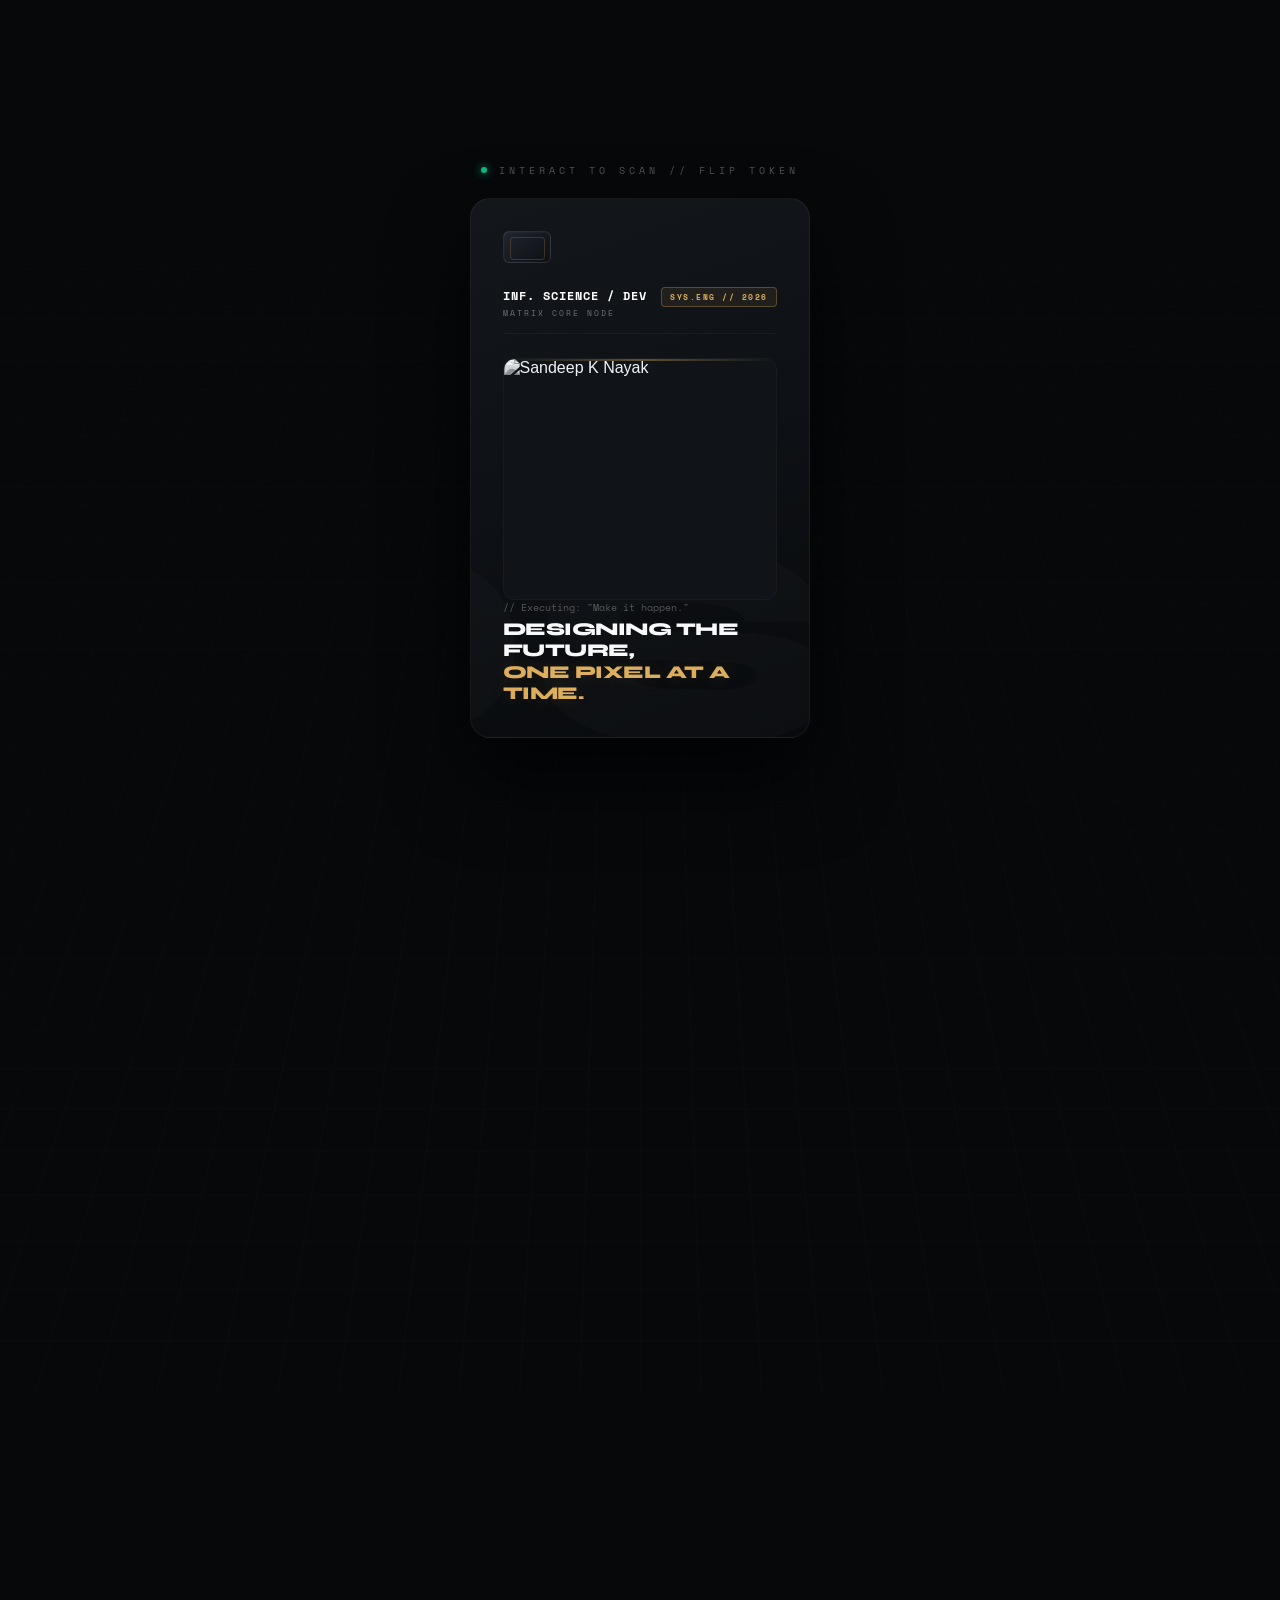
==== index.html @ d02243d8 "Add files via upload" ====
﻿<!DOCTYPE html>
<html lang="en">
<head>
    <meta charset="UTF-8">
    <meta name="viewport" content="width=device-width, initial-scale=1.0">
    <title>Sandeep K Nayak — Obsidian Edition ID</title>
    
    <link rel="preconnect" href="https://fonts.googleapis.com">
    <link rel="preconnect" href="https://fonts.gstatic.com" crossorigin>
    <link href="https://fonts.googleapis.com/css2?family=Space+Mono:ital,wght@0,400;0,700;1,400;1,700&family=Syne:wght@700;800&display=swap" rel="stylesheet">

    <style>
        :root {
            --accent-gold: #dcae5b;
            --accent-glow: rgba(220, 174, 91, 0.15);
            --dark-base: #0a0d10;
            --light-base: #f7f9fb;
            --border-alpha: rgba(255, 255, 255, 0.08);
        }

        * {
            box-sizing: border-box;
            margin: 0;
            padding: 0;
            user-select: none;
        }

        body {
            background: #06080a;
            display: flex;
            justify-content: center;
            align-items: center;
            min-height: 100vh;
            font-family: -apple-system, BlinkMacSystemFont, "Segoe UI", Roboto, sans-serif; 
            overflow: hidden;
            perspective: 2000px;
        }

        body::before {
            content: '';
            position: absolute;
            width: 200%;
            height: 200%;
            top: -50%;
            left: -50%;
            background-image: 
                linear-gradient(rgba(255,255,255,0.01) 1px, transparent 1px),
                linear-gradient(90deg, rgba(255,255,255,0.01) 1px, transparent 1px);
            background-size: 40px 40px;
            transform: rotateX(60deg) translateZ(-200px);
            opacity: 0.6;
            pointer-events: none;
        }

        .scene-container {
            display: flex;
            flex-direction: column;
            align-items: center;
            gap: 20px;
            position: relative;
            z-index: 2;
        }

        .instruction-bar {
            display: flex;
            align-items: center;
            gap: 12px;
            color: rgba(255, 255, 255, 0.3);
            font-family: 'Space Mono', monospace;
            font-size: 10px;
            letter-spacing: 4px;
            text-transform: uppercase;
        }

        .pulse-dot {
            width: 6px;
            height: 6px;
            background: #10b981;
            border-radius: 50%;
            box-shadow: 0 0 8px #10b981;
            animation: beacon 1.8s infinite ease-in-out;
        }

        .card-perspective-wrapper {
            width: 340px;
            height: 540px;
            transform-style: preserve-3d;
            transition: transform 0.6s cubic-bezier(0.25, 1, 0.5, 1);
            cursor: pointer;
        }

        .card-perspective-wrapper.is-flipped {
            transform: rotateY(180deg) !important;
        }

        .card-face {
            position: absolute;
            width: 100%;
            height: 100%;
            backface-visibility: hidden;
            -webkit-backface-visibility: hidden;
            border-radius: 20px;
            padding: 32px;
            display: flex;
            flex-direction: column;
            border: 1px solid rgba(255, 255, 255, 0.05);
            box-shadow: 0 40px 80px rgba(0, 0, 0, 0.7);
            overflow: hidden;
        }

        .glare-overlay {
            position: absolute;
            top: 0; left: 0; right: 0; bottom: 0;
            background: radial-gradient(circle at 50% 50%, rgba(255,255,255,0.1) 0%, transparent 80%);
            pointer-events: none;
            z-index: 5;
            mix-blend-mode: overlay;
            opacity: 0;
            transition: opacity 0.4s ease;
        }

        .card-perspective-wrapper:hover .glare-overlay {
            opacity: 1;
        }

        .smart-chip {
            width: 48px;
            height: 36px;
            background: linear-gradient(135deg, #1f242e 0%, #0d1013 100%);
            border: 1px solid rgba(255, 255, 255, 0.1);
            border-radius: 6px;
            margin-bottom: 24px;
            position: relative;
            box-shadow: inset 0 1px 3px rgba(255,255,255,0.05);
        }
        .smart-chip::after {
            content: '';
            position: absolute;
            top: 15%; left: 15%; width: 70%; height: 70%;
            border: 1px solid rgba(220, 174, 91, 0.2);
            border-radius: 3px;
        }

        .card-front {
            background: linear-gradient(160deg, #13171c 0%, #080a0d 100%);
            color: var(--light-base);
        }

        .watermark-matrix {
            position: absolute;
            right: -30px;
            bottom: -10px;
            font-family: 'Syne', sans-serif;
            font-size: 290px;
            font-weight: 800;
            color: rgba(255, 255, 255, 0.015);
            line-height: 0.7;
            pointer-events: none;
        }

        .front-header {
            display: flex;
            justify-content: space-between;
            align-items: flex-start;
            border-bottom: 1px solid rgba(255,255,255,0.04);
            padding-bottom: 14px;
        }

        .core-spec h4 {
            font-family: 'Space Mono', monospace;
            font-size: 12px;
            font-weight: 700;
            letter-spacing: 1px;
            color: #fff;
        }

        .core-spec p {
            font-family: 'Space Mono', monospace;
            font-size: 8px;
            color: rgba(255,255,255,0.4);
            margin-top: 3px;
            letter-spacing: 2px;
            text-transform: uppercase;
        }

        .terminal-pill {
            background: rgba(220, 174, 91, 0.08);
            border: 1px solid rgba(220, 174, 91, 0.3);
            color: var(--accent-gold);
            font-family: 'Space Mono', monospace;
            font-size: 8px;
            font-weight: 700;
            padding: 3px 8px;
            border-radius: 4px;
            letter-spacing: 1.5px;
        }

        .portrait-viewport {
            width: 100%;
            height: 270px;
            margin-top: 24px;
            border-radius: 12px;
            overflow: hidden;
            position: relative;
            background: #101419;
            border: 1px solid rgba(255,255,255,0.03);
        }

        .portrait-img {
            width: 100%;
            height: 100%;
            object-fit: cover;
            object-position: center 20%;
            filter: grayscale(100%) contrast(110%) brightness(95%);
            mix-blend-mode: luminosity;
            transition: all 0.5s cubic-bezier(0.25, 1, 0.5, 1);
        }

        .card-perspective-wrapper:hover .portrait-img {
            filter: grayscale(40%) contrast(100%) brightness(100%);
            scale: 1.03;
        }

        .portrait-viewport::after {
            content: '';
            position: absolute;
            top: 0; left: 0; right: 0; height: 2px;
            background: linear-gradient(90deg, transparent, var(--accent-gold), transparent);
            animation: scan 4s infinite linear;
            opacity: 0.4;
        }

        .front-footer {
            margin-top: auto;
        }

        .mono-quote {
            font-family: 'Space Mono', monospace;
            color: rgba(255,255,255,0.3);
            font-size: 10px;
            margin-bottom: 4px;
        }

        .headline-heavy {
            font-family: 'Syne', sans-serif;
            font-size: 18px;
            font-weight: 800;
            line-height: 1.2;
            letter-spacing: -0.5px;
            text-transform: uppercase;
        }
        .headline-heavy span {
            color: var(--accent-gold);
            text-shadow: 0 0 15px var(--accent-glow);
        }

        .card-back {
            background: #0b0e11;
            color: #e2e8f0;
            transform: rotateY(180deg);
            font-family: 'Space Mono', monospace; 
        }

        .back-system-header {
            display: flex;
            justify-content: space-between;
            align-items: center;
            margin-bottom: 24px;
        }

        .sys-logo {
            font-size: 13px;
            letter-spacing: 1px;
            color: var(--accent-gold);
            font-weight: 700;
        }

        .sec-clearance {
            font-size: 8px;
            color: #10b981;
            background: rgba(16, 185, 129, 0.05);
            border: 1px solid rgba(16, 185, 129, 0.2);
            padding: 2px 6px;
            border-radius: 4px;
        }

        .data-grid {
            display: grid;
            grid-template-columns: 1fr 1fr;
            gap: 20px 16px;
            margin-bottom: 28px;
        }

        .grid-node .meta-label {
            display: block;
            font-size: 8px;
            color: rgba(255,255,255,0.25);
            margin-bottom: 4px;
            text-transform: uppercase;
            letter-spacing: 1px;
        }

        .grid-node .meta-value {
            font-size: 10px;
            color: #94a3b8;
            line-height: 1.4;
        }

        .interstitial-rule {
            border: none;
            height: 1px;
            background: linear-gradient(90deg, rgba(220,174,91,0.2), rgba(255,255,255,0.02) 80%);
            margin-bottom: 24px;
        }

        .identity-cluster .alias {
            font-size: 10px;
            color: var(--accent-gold);
            letter-spacing: 0.5px;
        }

        .identity-cluster h2 {
            font-family: 'Syne', sans-serif;
            font-size: 22px;
            font-weight: 800;
            color: #fff;
            margin-top: 2px;
            letter-spacing: -0.5px;
        }

        .back-footer-matrix {
            margin-top: auto;
            display: flex;
            align-items: flex-end;
            gap: 20px;
        }

        .qr-containment {
            background: #fff;
            padding: 8px;
            border-radius: 10px;
            box-shadow: 0 15px 30px rgba(0,0,0,0.5);
            flex-shrink: 0;
        }

        .qr-containment img {
            width: 72px;
            height: 72px;
            display: block;
            mix-blend-mode: multiply;
        }

        .telemetry-block {
            flex-grow: 1;
        }

        .telemetry-block p {
            font-size: 8px;
            color: rgba(255,255,255,0.3);
            line-height: 1.5;
        }

        .architecture-sig {
            font-size: 8px;
            color: rgba(255,255,255,0.15);
            margin-top: 8px;
            border-top: 1px solid rgba(255,255,255,0.03);
            padding-top: 6px;
        }

        @keyframes beacon {
            0%, 100% { opacity: 0.4; transform: scale(1); }
            50% { opacity: 1; transform: scale(1.15); box-shadow: 0 0 12px #10b981; }
        }

        @keyframes scan {
            0% { top: 0%; }
            50% { top: 100%; }
            100% { top: 0%; }
        }
    </style>
</head>
<body>

    <div class="scene-container">
        <div class="instruction-bar">
            <div class="pulse-dot"></div>
            <span>Interact To Scan // Flip Token</span>
        </div>
        
        <div class="card-perspective-wrapper" id="primeToken">
            
            <!-- FRONT FACE -->
            <div class="card-face card-front">
                <div class="glare-overlay" id="glareFront"></div>
                <div class="watermark-matrix">DS</div>
                <div class="smart-chip"></div>
                <div class="front-header">
                    <div class="core-spec">
                        <h4>INF. SCIENCE / DEV</h4>
                        <p>Matrix Core Node</p>
                    </div>
                    <div class="terminal-pill">SYS.ENG // 2026</div>
                </div>
                <div class="portrait-viewport">
                    <img src="profile.jpeg" alt="Sandeep K Nayak" class="portrait-img">
                </div>
                <div class="front-footer">
                    <p class="mono-quote">// Executing: "Make it happen."</p>
                    <h2 class="headline-heavy">Designing the future,<br><span>one pixel at a time.</span></h2>
                </div>
            </div>
            
            <!-- BACK FACE -->
            <div class="card-face card-back">
                <div class="glare-overlay" id="glareBack"></div>
                <div class="smart-chip"></div>
                <div class="back-system-header">
                    <div class="sys-logo">◈ SYSTEM_NEXUS ◈</div>
                    <div class="sec-clearance">CLEARANCE: LEVEL A</div>
                </div>
                <div class="data-grid">
                    <div class="grid-node">
                        <span class="meta-label">Client GeoIP</span>
                        <div class="meta-value" id="telemetryCoordinates">12.9716° N<br>77.5946° E</div>
                    </div>
                    <div class="grid-node">
                        <span class="meta-label">Network Link</span>
                        <div class="meta-value">HUB_ROUTER<br>MULTIPORT</div>
                    </div>
                </div>
                <hr class="interstitial-rule">
                <div class="identity-cluster">
                    <span class="alias">@sandykn78-create</span>
                    <h2>SANDEEP K NAYAK</h2>
                </div>
                <div class="back-footer-matrix">
                    <div class="qr-containment">
                        <img src="https://api.qrserver.com/v1/create-qr-code/?size=150x150&data=' + $targetHubUrl + '" alt="Secure Profile Routing Key Matrix">
                    </div>
                    <div class="system-meta telemetry-block">
                        <span class="meta-label" style="margin-bottom: 2px;">Identity Token</span>
                        <p style="color:#fff; font-weight: bold;">MULTILINK_NODE</p>
                        <div class="architecture-sig">■ Cryptographic Identity Component</div>
                    </div>
                </div>
            </div>

        </div>
    </div>

    <script>
        var cardWrapper = document.getElementById('primeToken');
        var glareFront = document.getElementById('glareFront');
        var glareBack = document.getElementById('glareBack');

        cardWrapper.addEventListener('click', function() {
            cardWrapper.classList.toggle('is-flipped');
            if(cardWrapper.classList.contains('is-flipped')) {
                cardWrapper.style.transform = 'rotateY(180deg)';
            } else {
                cardWrapper.style.transform = 'rotateX(0deg) rotateY(0deg)';
            }
        });

        cardWrapper.parentElement.addEventListener('mousemove', function(e) {
            if(cardWrapper.classList.contains('is-flipped')) return;

            var trackingBox = cardWrapper.getBoundingClientRect();
            var mouseX = e.clientX - trackingBox.left - (trackingBox.width / 2);
            var mouseY = e.clientY - trackingBox.top - (trackingBox.height / 2);
            
            var degreeX = -mouseY / 10;
            var degreeY = mouseX / 10;
            
            cardWrapper.style.transform = 'rotateX(' + degreeX + 'deg) rotateY(' + degreeY + 'deg)';

            var glarePercentageX = ((e.clientX - trackingBox.left) / trackingBox.width) * 100;
            var glarePercentageY = ((e.clientY - trackingBox.top) / trackingBox.height) * 100;
            
            glareFront.style.background = 'radial-gradient(circle at ' + glarePercentageX + '% ' + glarePercentageY + '%, rgba(255,255,255,0.15) 0%, transparent 75%)';
        });

        cardWrapper.parentElement.addEventListener('mouseleave', function() {
            if(!cardWrapper.classList.contains('is-flipped')) {
                cardWrapper.style.transform = 'rotateX(0deg) rotateY(0deg)';
            }
        });

        if (navigator.geolocation) {
            navigator.geolocation.getCurrentPosition(function(position) {
                var lat = position.coords.latitude.toFixed(4);
                var lon = position.coords.longitude.toFixed(4);
                document.getElementById('telemetryCoordinates').innerHTML = lat + '° N<br>' + lon + '° E';
            }, function() {});
        }
    </script>
</body>
</html>
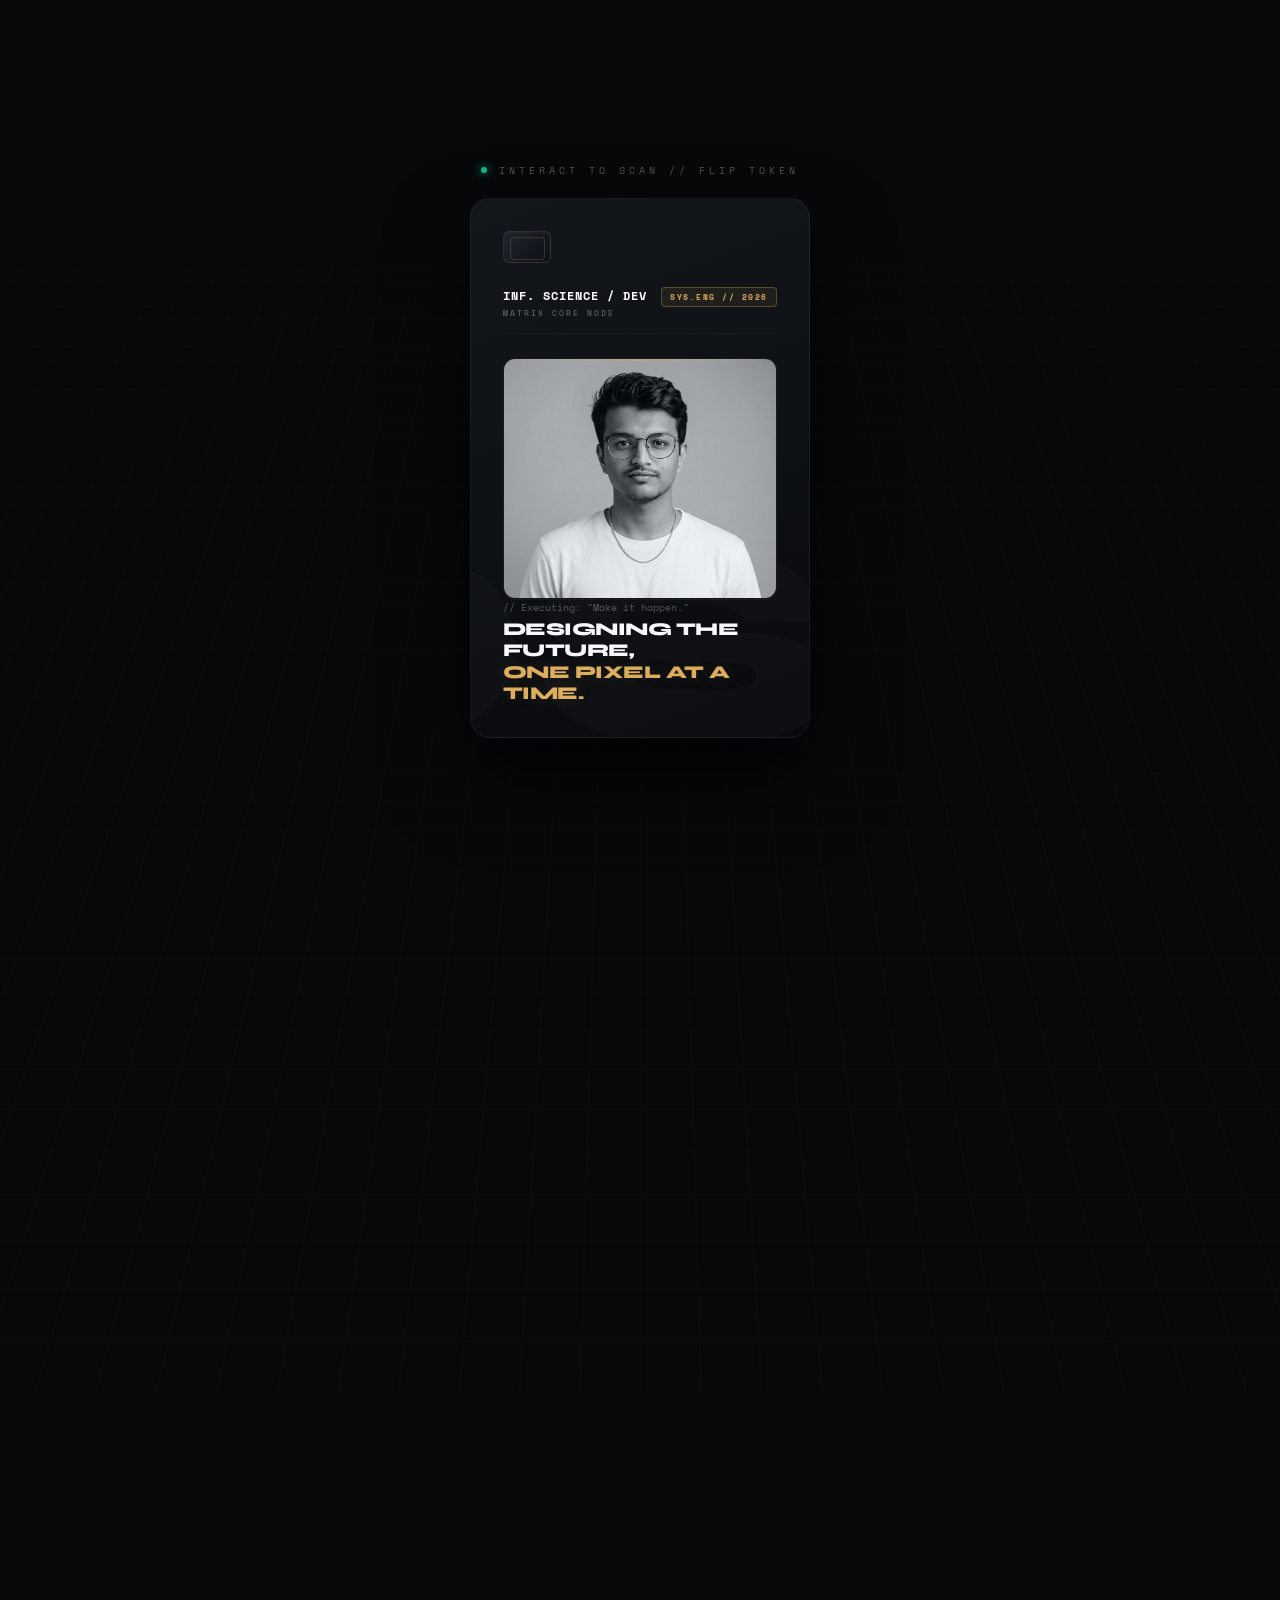
==== commit 10099a95: "Fix image source and update QR code link Updated image source and QR code link for profile." ====
--- a/index.html
+++ b/index.html
@@ -1,499 +1,501 @@
-﻿<!DOCTYPE html>
-<html lang="en">
-<head>
-    <meta charset="UTF-8">
-    <meta name="viewport" content="width=device-width, initial-scale=1.0">
-    <title>Sandeep K Nayak — Obsidian Edition ID</title>
-    
-    <link rel="preconnect" href="https://fonts.googleapis.com">
-    <link rel="preconnect" href="https://fonts.gstatic.com" crossorigin>
-    <link href="https://fonts.googleapis.com/css2?family=Space+Mono:ital,wght@0,400;0,700;1,400;1,700&family=Syne:wght@700;800&display=swap" rel="stylesheet">
-
-    <style>
-        :root {
-            --accent-gold: #dcae5b;
-            --accent-glow: rgba(220, 174, 91, 0.15);
-            --dark-base: #0a0d10;
-            --light-base: #f7f9fb;
-            --border-alpha: rgba(255, 255, 255, 0.08);
-        }
-
-        * {
-            box-sizing: border-box;
-            margin: 0;
-            padding: 0;
-            user-select: none;
-        }
-
-        body {
-            background: #06080a;
-            display: flex;
-            justify-content: center;
-            align-items: center;
-            min-height: 100vh;
-            font-family: -apple-system, BlinkMacSystemFont, "Segoe UI", Roboto, sans-serif; 
-            overflow: hidden;
-            perspective: 2000px;
-        }
-
-        body::before {
-            content: '';
-            position: absolute;
-            width: 200%;
-            height: 200%;
-            top: -50%;
-            left: -50%;
-            background-image: 
-                linear-gradient(rgba(255,255,255,0.01) 1px, transparent 1px),
-                linear-gradient(90deg, rgba(255,255,255,0.01) 1px, transparent 1px);
-            background-size: 40px 40px;
-            transform: rotateX(60deg) translateZ(-200px);
-            opacity: 0.6;
-            pointer-events: none;
-        }
-
-        .scene-container {
-            display: flex;
-            flex-direction: column;
-            align-items: center;
-            gap: 20px;
-            position: relative;
-            z-index: 2;
-        }
-
-        .instruction-bar {
-            display: flex;
-            align-items: center;
-            gap: 12px;
-            color: rgba(255, 255, 255, 0.3);
-            font-family: 'Space Mono', monospace;
-            font-size: 10px;
-            letter-spacing: 4px;
-            text-transform: uppercase;
-        }
-
-        .pulse-dot {
-            width: 6px;
-            height: 6px;
-            background: #10b981;
-            border-radius: 50%;
-            box-shadow: 0 0 8px #10b981;
-            animation: beacon 1.8s infinite ease-in-out;
-        }
-
-        .card-perspective-wrapper {
-            width: 340px;
-            height: 540px;
-            transform-style: preserve-3d;
-            transition: transform 0.6s cubic-bezier(0.25, 1, 0.5, 1);
-            cursor: pointer;
-        }
-
-        .card-perspective-wrapper.is-flipped {
-            transform: rotateY(180deg) !important;
-        }
-
-        .card-face {
-            position: absolute;
-            width: 100%;
-            height: 100%;
-            backface-visibility: hidden;
-            -webkit-backface-visibility: hidden;
-            border-radius: 20px;
-            padding: 32px;
-            display: flex;
-            flex-direction: column;
-            border: 1px solid rgba(255, 255, 255, 0.05);
-            box-shadow: 0 40px 80px rgba(0, 0, 0, 0.7);
-            overflow: hidden;
-        }
-
-        .glare-overlay {
-            position: absolute;
-            top: 0; left: 0; right: 0; bottom: 0;
-            background: radial-gradient(circle at 50% 50%, rgba(255,255,255,0.1) 0%, transparent 80%);
-            pointer-events: none;
-            z-index: 5;
-            mix-blend-mode: overlay;
-            opacity: 0;
-            transition: opacity 0.4s ease;
-        }
-
-        .card-perspective-wrapper:hover .glare-overlay {
-            opacity: 1;
-        }
-
-        .smart-chip {
-            width: 48px;
-            height: 36px;
-            background: linear-gradient(135deg, #1f242e 0%, #0d1013 100%);
-            border: 1px solid rgba(255, 255, 255, 0.1);
-            border-radius: 6px;
-            margin-bottom: 24px;
-            position: relative;
-            box-shadow: inset 0 1px 3px rgba(255,255,255,0.05);
-        }
-        .smart-chip::after {
-            content: '';
-            position: absolute;
-            top: 15%; left: 15%; width: 70%; height: 70%;
-            border: 1px solid rgba(220, 174, 91, 0.2);
-            border-radius: 3px;
-        }
-
-        .card-front {
-            background: linear-gradient(160deg, #13171c 0%, #080a0d 100%);
-            color: var(--light-base);
-        }
-
-        .watermark-matrix {
-            position: absolute;
-            right: -30px;
-            bottom: -10px;
-            font-family: 'Syne', sans-serif;
-            font-size: 290px;
-            font-weight: 800;
-            color: rgba(255, 255, 255, 0.015);
-            line-height: 0.7;
-            pointer-events: none;
-        }
-
-        .front-header {
-            display: flex;
-            justify-content: space-between;
-            align-items: flex-start;
-            border-bottom: 1px solid rgba(255,255,255,0.04);
-            padding-bottom: 14px;
-        }
-
-        .core-spec h4 {
-            font-family: 'Space Mono', monospace;
-            font-size: 12px;
-            font-weight: 700;
-            letter-spacing: 1px;
-            color: #fff;
-        }
-
-        .core-spec p {
-            font-family: 'Space Mono', monospace;
-            font-size: 8px;
-            color: rgba(255,255,255,0.4);
-            margin-top: 3px;
-            letter-spacing: 2px;
-            text-transform: uppercase;
-        }
-
-        .terminal-pill {
-            background: rgba(220, 174, 91, 0.08);
-            border: 1px solid rgba(220, 174, 91, 0.3);
-            color: var(--accent-gold);
-            font-family: 'Space Mono', monospace;
-            font-size: 8px;
-            font-weight: 700;
-            padding: 3px 8px;
-            border-radius: 4px;
-            letter-spacing: 1.5px;
-        }
-
-        .portrait-viewport {
-            width: 100%;
-            height: 270px;
-            margin-top: 24px;
-            border-radius: 12px;
-            overflow: hidden;
-            position: relative;
-            background: #101419;
-            border: 1px solid rgba(255,255,255,0.03);
-        }
-
-        .portrait-img {
-            width: 100%;
-            height: 100%;
-            object-fit: cover;
-            object-position: center 20%;
-            filter: grayscale(100%) contrast(110%) brightness(95%);
-            mix-blend-mode: luminosity;
-            transition: all 0.5s cubic-bezier(0.25, 1, 0.5, 1);
-        }
-
-        .card-perspective-wrapper:hover .portrait-img {
-            filter: grayscale(40%) contrast(100%) brightness(100%);
-            scale: 1.03;
-        }
-
-        .portrait-viewport::after {
-            content: '';
-            position: absolute;
-            top: 0; left: 0; right: 0; height: 2px;
-            background: linear-gradient(90deg, transparent, var(--accent-gold), transparent);
-            animation: scan 4s infinite linear;
-            opacity: 0.4;
-        }
-
-        .front-footer {
-            margin-top: auto;
-        }
-
-        .mono-quote {
-            font-family: 'Space Mono', monospace;
-            color: rgba(255,255,255,0.3);
-            font-size: 10px;
-            margin-bottom: 4px;
-        }
-
-        .headline-heavy {
-            font-family: 'Syne', sans-serif;
-            font-size: 18px;
-            font-weight: 800;
-            line-height: 1.2;
-            letter-spacing: -0.5px;
-            text-transform: uppercase;
-        }
-        .headline-heavy span {
-            color: var(--accent-gold);
-            text-shadow: 0 0 15px var(--accent-glow);
-        }
-
-        .card-back {
-            background: #0b0e11;
-            color: #e2e8f0;
-            transform: rotateY(180deg);
-            font-family: 'Space Mono', monospace; 
-        }
-
-        .back-system-header {
-            display: flex;
-            justify-content: space-between;
-            align-items: center;
-            margin-bottom: 24px;
-        }
-
-        .sys-logo {
-            font-size: 13px;
-            letter-spacing: 1px;
-            color: var(--accent-gold);
-            font-weight: 700;
-        }
-
-        .sec-clearance {
-            font-size: 8px;
-            color: #10b981;
-            background: rgba(16, 185, 129, 0.05);
-            border: 1px solid rgba(16, 185, 129, 0.2);
-            padding: 2px 6px;
-            border-radius: 4px;
-        }
-
-        .data-grid {
-            display: grid;
-            grid-template-columns: 1fr 1fr;
-            gap: 20px 16px;
-            margin-bottom: 28px;
-        }
-
-        .grid-node .meta-label {
-            display: block;
-            font-size: 8px;
-            color: rgba(255,255,255,0.25);
-            margin-bottom: 4px;
-            text-transform: uppercase;
-            letter-spacing: 1px;
-        }
-
-        .grid-node .meta-value {
-            font-size: 10px;
-            color: #94a3b8;
-            line-height: 1.4;
-        }
-
-        .interstitial-rule {
-            border: none;
-            height: 1px;
-            background: linear-gradient(90deg, rgba(220,174,91,0.2), rgba(255,255,255,0.02) 80%);
-            margin-bottom: 24px;
-        }
-
-        .identity-cluster .alias {
-            font-size: 10px;
-            color: var(--accent-gold);
-            letter-spacing: 0.5px;
-        }
-
-        .identity-cluster h2 {
-            font-family: 'Syne', sans-serif;
-            font-size: 22px;
-            font-weight: 800;
-            color: #fff;
-            margin-top: 2px;
-            letter-spacing: -0.5px;
-        }
-
-        .back-footer-matrix {
-            margin-top: auto;
-            display: flex;
-            align-items: flex-end;
-            gap: 20px;
-        }
-
-        .qr-containment {
-            background: #fff;
-            padding: 8px;
-            border-radius: 10px;
-            box-shadow: 0 15px 30px rgba(0,0,0,0.5);
-            flex-shrink: 0;
-        }
-
-        .qr-containment img {
-            width: 72px;
-            height: 72px;
-            display: block;
-            mix-blend-mode: multiply;
-        }
-
-        .telemetry-block {
-            flex-grow: 1;
-        }
-
-        .telemetry-block p {
-            font-size: 8px;
-            color: rgba(255,255,255,0.3);
-            line-height: 1.5;
-        }
-
-        .architecture-sig {
-            font-size: 8px;
-            color: rgba(255,255,255,0.15);
-            margin-top: 8px;
-            border-top: 1px solid rgba(255,255,255,0.03);
-            padding-top: 6px;
-        }
-
-        @keyframes beacon {
-            0%, 100% { opacity: 0.4; transform: scale(1); }
-            50% { opacity: 1; transform: scale(1.15); box-shadow: 0 0 12px #10b981; }
-        }
-
-        @keyframes scan {
-            0% { top: 0%; }
-            50% { top: 100%; }
-            100% { top: 0%; }
-        }
-    </style>
-</head>
-<body>
-
-    <div class="scene-container">
-        <div class="instruction-bar">
-            <div class="pulse-dot"></div>
-            <span>Interact To Scan // Flip Token</span>
-        </div>
-        
-        <div class="card-perspective-wrapper" id="primeToken">
-            
-            <!-- FRONT FACE -->
-            <div class="card-face card-front">
-                <div class="glare-overlay" id="glareFront"></div>
-                <div class="watermark-matrix">DS</div>
-                <div class="smart-chip"></div>
-                <div class="front-header">
-                    <div class="core-spec">
-                        <h4>INF. SCIENCE / DEV</h4>
-                        <p>Matrix Core Node</p>
-                    </div>
-                    <div class="terminal-pill">SYS.ENG // 2026</div>
-                </div>
-                <div class="portrait-viewport">
-                    <img src="profile.jpeg" alt="Sandeep K Nayak" class="portrait-img">
-                </div>
-                <div class="front-footer">
-                    <p class="mono-quote">// Executing: "Make it happen."</p>
-                    <h2 class="headline-heavy">Designing the future,<br><span>one pixel at a time.</span></h2>
-                </div>
-            </div>
-            
-            <!-- BACK FACE -->
-            <div class="card-face card-back">
-                <div class="glare-overlay" id="glareBack"></div>
-                <div class="smart-chip"></div>
-                <div class="back-system-header">
-                    <div class="sys-logo">◈ SYSTEM_NEXUS ◈</div>
-                    <div class="sec-clearance">CLEARANCE: LEVEL A</div>
-                </div>
-                <div class="data-grid">
-                    <div class="grid-node">
-                        <span class="meta-label">Client GeoIP</span>
-                        <div class="meta-value" id="telemetryCoordinates">12.9716° N<br>77.5946° E</div>
-                    </div>
-                    <div class="grid-node">
-                        <span class="meta-label">Network Link</span>
-                        <div class="meta-value">HUB_ROUTER<br>MULTIPORT</div>
-                    </div>
-                </div>
-                <hr class="interstitial-rule">
-                <div class="identity-cluster">
-                    <span class="alias">@sandykn78-create</span>
-                    <h2>SANDEEP K NAYAK</h2>
-                </div>
-                <div class="back-footer-matrix">
-                    <div class="qr-containment">
-                        <img src="https://api.qrserver.com/v1/create-qr-code/?size=150x150&data=' + $targetHubUrl + '" alt="Secure Profile Routing Key Matrix">
-                    </div>
-                    <div class="system-meta telemetry-block">
-                        <span class="meta-label" style="margin-bottom: 2px;">Identity Token</span>
-                        <p style="color:#fff; font-weight: bold;">MULTILINK_NODE</p>
-                        <div class="architecture-sig">■ Cryptographic Identity Component</div>
-                    </div>
-                </div>
-            </div>
-
-        </div>
-    </div>
-
-    <script>
-        var cardWrapper = document.getElementById('primeToken');
-        var glareFront = document.getElementById('glareFront');
-        var glareBack = document.getElementById('glareBack');
-
-        cardWrapper.addEventListener('click', function() {
-            cardWrapper.classList.toggle('is-flipped');
-            if(cardWrapper.classList.contains('is-flipped')) {
-                cardWrapper.style.transform = 'rotateY(180deg)';
-            } else {
-                cardWrapper.style.transform = 'rotateX(0deg) rotateY(0deg)';
-            }
-        });
-
-        cardWrapper.parentElement.addEventListener('mousemove', function(e) {
-            if(cardWrapper.classList.contains('is-flipped')) return;
-
-            var trackingBox = cardWrapper.getBoundingClientRect();
-            var mouseX = e.clientX - trackingBox.left - (trackingBox.width / 2);
-            var mouseY = e.clientY - trackingBox.top - (trackingBox.height / 2);
-            
-            var degreeX = -mouseY / 10;
-            var degreeY = mouseX / 10;
-            
-            cardWrapper.style.transform = 'rotateX(' + degreeX + 'deg) rotateY(' + degreeY + 'deg)';
-
-            var glarePercentageX = ((e.clientX - trackingBox.left) / trackingBox.width) * 100;
-            var glarePercentageY = ((e.clientY - trackingBox.top) / trackingBox.height) * 100;
-            
-            glareFront.style.background = 'radial-gradient(circle at ' + glarePercentageX + '% ' + glarePercentageY + '%, rgba(255,255,255,0.15) 0%, transparent 75%)';
-        });
-
-        cardWrapper.parentElement.addEventListener('mouseleave', function() {
-            if(!cardWrapper.classList.contains('is-flipped')) {
-                cardWrapper.style.transform = 'rotateX(0deg) rotateY(0deg)';
-            }
-        });
-
-        if (navigator.geolocation) {
-            navigator.geolocation.getCurrentPosition(function(position) {
-                var lat = position.coords.latitude.toFixed(4);
-                var lon = position.coords.longitude.toFixed(4);
-                document.getElementById('telemetryCoordinates').innerHTML = lat + '° N<br>' + lon + '° E';
-            }, function() {});
-        }
-    </script>
-</body>
+<!DOCTYPE html>
+<html lang="en">
+<head>
+    <meta charset="UTF-8">
+    <meta name="viewport" content="width=device-width, initial-scale=1.0">
+    <title>Sandeep K Nayak — Obsidian Edition ID</title>
+    
+    <link rel="preconnect" href="https://fonts.googleapis.com">
+    <link rel="preconnect" href="https://fonts.gstatic.com" crossorigin>
+    <link href="https://fonts.googleapis.com/css2?family=Space+Mono:ital,wght@0,400;0,700;1,400;1,700&family=Syne:wght@700;800&display=swap" rel="stylesheet">
+
+    <style>
+        :root {
+            --accent-gold: #dcae5b;
+            --accent-glow: rgba(220, 174, 91, 0.15);
+            --dark-base: #0a0d10;
+            --light-base: #f7f9fb;
+            --border-alpha: rgba(255, 255, 255, 0.08);
+        }
+
+        * {
+            box-sizing: border-box;
+            margin: 0;
+            padding: 0;
+            user-select: none;
+        }
+
+        body {
+            background: #06080a;
+            display: flex;
+            justify-content: center;
+            align-items: center;
+            min-height: 100vh;
+            font-family: -apple-system, BlinkMacSystemFont, "Segoe UI", Roboto, sans-serif; 
+            overflow: hidden;
+            perspective: 2000px;
+        }
+
+        body::before {
+            content: '';
+            position: absolute;
+            width: 200%;
+            height: 200%;
+            top: -50%;
+            left: -50%;
+            background-image: 
+                linear-gradient(rgba(255,255,255,0.01) 1px, transparent 1px),
+                linear-gradient(90deg, rgba(255,255,255,0.01) 1px, transparent 1px);
+            background-size: 40px 40px;
+            transform: rotateX(60deg) translateZ(-200px);
+            opacity: 0.6;
+            pointer-events: none;
+        }
+
+        .scene-container {
+            display: flex;
+            flex-direction: column;
+            align-items: center;
+            gap: 20px;
+            position: relative;
+            z-index: 2;
+        }
+
+        .instruction-bar {
+            display: flex;
+            align-items: center;
+            gap: 12px;
+            color: rgba(255, 255, 255, 0.3);
+            font-family: 'Space Mono', monospace;
+            font-size: 10px;
+            letter-spacing: 4px;
+            text-transform: uppercase;
+        }
+
+        .pulse-dot {
+            width: 6px;
+            height: 6px;
+            background: #10b981;
+            border-radius: 50%;
+            box-shadow: 0 0 8px #10b981;
+            animation: beacon 1.8s infinite ease-in-out;
+        }
+
+        .card-perspective-wrapper {
+            width: 340px;
+            height: 540px;
+            transform-style: preserve-3d;
+            transition: transform 0.6s cubic-bezier(0.25, 1, 0.5, 1);
+            cursor: pointer;
+        }
+
+        .card-perspective-wrapper.is-flipped {
+            transform: rotateY(180deg) !important;
+        }
+
+        .card-face {
+            position: absolute;
+            width: 100%;
+            height: 100%;
+            backface-visibility: hidden;
+            -webkit-backface-visibility: hidden;
+            border-radius: 20px;
+            padding: 32px;
+            display: flex;
+            flex-direction: column;
+            border: 1px solid rgba(255, 255, 255, 0.05);
+            box-shadow: 0 40px 80px rgba(0, 0, 0, 0.7);
+            overflow: hidden;
+        }
+
+        .glare-overlay {
+            position: absolute;
+            top: 0; left: 0; right: 0; bottom: 0;
+            background: radial-gradient(circle at 50% 50%, rgba(255,255,255,0.1) 0%, transparent 80%);
+            pointer-events: none;
+            z-index: 5;
+            mix-blend-mode: overlay;
+            opacity: 0;
+            transition: opacity 0.4s ease;
+        }
+
+        .card-perspective-wrapper:hover .glare-overlay {
+            opacity: 1;
+        }
+
+        .smart-chip {
+            width: 48px;
+            height: 36px;
+            background: linear-gradient(135deg, #1f242e 0%, #0d1013 100%);
+            border: 1px solid rgba(255, 255, 255, 0.1);
+            border-radius: 6px;
+            margin-bottom: 24px;
+            position: relative;
+            box-shadow: inset 0 1px 3px rgba(255,255,255,0.05);
+        }
+        .smart-chip::after {
+            content: '';
+            position: absolute;
+            top: 15%; left: 15%; width: 70%; height: 70%;
+            border: 1px solid rgba(220, 174, 91, 0.2);
+            border-radius: 3px;
+        }
+
+        .card-front {
+            background: linear-gradient(160deg, #13171c 0%, #080a0d 100%);
+            color: var(--light-base);
+        }
+
+        .watermark-matrix {
+            position: absolute;
+            right: -30px;
+            bottom: -10px;
+            font-family: 'Syne', sans-serif;
+            font-size: 290px;
+            font-weight: 800;
+            color: rgba(255, 255, 255, 0.015);
+            line-height: 0.7;
+            pointer-events: none;
+        }
+
+        .front-header {
+            display: flex;
+            justify-content: space-between;
+            align-items: flex-start;
+            border-bottom: 1px solid rgba(255,255,255,0.04);
+            padding-bottom: 14px;
+        }
+
+        .core-spec h4 {
+            font-family: 'Space Mono', monospace;
+            font-size: 12px;
+            font-weight: 700;
+            letter-spacing: 1px;
+            color: #fff;
+        }
+
+        .core-spec p {
+            font-family: 'Space Mono', monospace;
+            font-size: 8px;
+            color: rgba(255,255,255,0.4);
+            margin-top: 3px;
+            letter-spacing: 2px;
+            text-transform: uppercase;
+        }
+
+        .terminal-pill {
+            background: rgba(220, 174, 91, 0.08);
+            border: 1px solid rgba(220, 174, 91, 0.3);
+            color: var(--accent-gold);
+            font-family: 'Space Mono', monospace;
+            font-size: 8px;
+            font-weight: 700;
+            padding: 3px 8px;
+            border-radius: 4px;
+            letter-spacing: 1.5px;
+        }
+
+        .portrait-viewport {
+            width: 100%;
+            height: 270px;
+            margin-top: 24px;
+            border-radius: 12px;
+            overflow: hidden;
+            position: relative;
+            background: #101419;
+            border: 1px solid rgba(255,255,255,0.03);
+        }
+
+        .portrait-img {
+            width: 100%;
+            height: 100%;
+            object-fit: cover;
+            object-position: center 20%;
+            filter: grayscale(100%) contrast(110%) brightness(95%);
+            mix-blend-mode: luminosity;
+            transition: all 0.5s cubic-bezier(0.25, 1, 0.5, 1);
+        }
+
+        .card-perspective-wrapper:hover .portrait-img {
+            filter: grayscale(40%) contrast(100%) brightness(100%);
+            scale: 1.03;
+        }
+
+        .portrait-viewport::after {
+            content: '';
+            position: absolute;
+            top: 0; left: 0; right: 0; height: 2px;
+            background: linear-gradient(90deg, transparent, var(--accent-gold), transparent);
+            animation: scan 4s infinite linear;
+            opacity: 0.4;
+        }
+
+        .front-footer {
+            margin-top: auto;
+        }
+
+        .mono-quote {
+            font-family: 'Space Mono', monospace;
+            color: rgba(255,255,255,0.3);
+            font-size: 10px;
+            margin-bottom: 4px;
+        }
+
+        .headline-heavy {
+            font-family: 'Syne', sans-serif;
+            font-size: 18px;
+            font-weight: 800;
+            line-height: 1.2;
+            letter-spacing: -0.5px;
+            text-transform: uppercase;
+        }
+        .headline-heavy span {
+            color: var(--accent-gold);
+            text-shadow: 0 0 15px var(--accent-glow);
+        }
+
+        .card-back {
+            background: #0b0e11;
+            color: #e2e8f0;
+            transform: rotateY(180deg);
+            font-family: 'Space Mono', monospace; 
+        }
+
+        .back-system-header {
+            display: flex;
+            justify-content: space-between;
+            align-items: center;
+            margin-bottom: 24px;
+        }
+
+        .sys-logo {
+            font-size: 13px;
+            letter-spacing: 1px;
+            color: var(--accent-gold);
+            font-weight: 700;
+        }
+
+        .sec-clearance {
+            font-size: 8px;
+            color: #10b981;
+            background: rgba(16, 185, 129, 0.05);
+            border: 1px solid rgba(16, 185, 129, 0.2);
+            padding: 2px 6px;
+            border-radius: 4px;
+        }
+
+        .data-grid {
+            display: grid;
+            grid-template-columns: 1fr 1fr;
+            gap: 20px 16px;
+            margin-bottom: 28px;
+        }
+
+        .grid-node .meta-label {
+            display: block;
+            font-size: 8px;
+            color: rgba(255,255,255,0.25);
+            margin-bottom: 4px;
+            text-transform: uppercase;
+            letter-spacing: 1px;
+        }
+
+        .grid-node .meta-value {
+            font-size: 10px;
+            color: #94a3b8;
+            line-height: 1.4;
+        }
+
+        .interstitial-rule {
+            border: none;
+            height: 1px;
+            background: linear-gradient(90deg, rgba(220,174,91,0.2), rgba(255,255,255,0.02) 80%);
+            margin-bottom: 24px;
+        }
+
+        .identity-cluster .alias {
+            font-size: 10px;
+            color: var(--accent-gold);
+            letter-spacing: 0.5px;
+        }
+
+        .identity-cluster h2 {
+            font-family: 'Syne', sans-serif;
+            font-size: 22px;
+            font-weight: 800;
+            color: #fff;
+            margin-top: 2px;
+            letter-spacing: -0.5px;
+        }
+
+        .back-footer-matrix {
+            margin-top: auto;
+            display: flex;
+            align-items: flex-end;
+            gap: 20px;
+        }
+
+        .qr-containment {
+            background: #fff;
+            padding: 8px;
+            border-radius: 10px;
+            box-shadow: 0 15px 30px rgba(0,0,0,0.5);
+            flex-shrink: 0;
+        }
+
+        .qr-containment img {
+            width: 72px;
+            height: 72px;
+            display: block;
+            mix-blend-mode: multiply;
+        }
+
+        .telemetry-block {
+            flex-grow: 1;
+        }
+
+        .telemetry-block p {
+            font-size: 8px;
+            color: rgba(255,255,255,0.3);
+            line-height: 1.5;
+        }
+
+        .architecture-sig {
+            font-size: 8px;
+            color: rgba(255,255,255,0.15);
+            margin-top: 8px;
+            border-top: 1px solid rgba(255,255,255,0.03);
+            padding-top: 6px;
+        }
+
+        @keyframes beacon {
+            0%, 100% { opacity: 0.4; transform: scale(1); }
+            50% { opacity: 1; transform: scale(1.15); box-shadow: 0 0 12px #10b981; }
+        }
+
+        @keyframes scan {
+            0% { top: 0%; }
+            50% { top: 100%; }
+            100% { top: 0%; }
+        }
+    </style>
+</head>
+<body>
+
+    <div class="scene-container">
+        <div class="instruction-bar">
+            <div class="pulse-dot"></div>
+            <span>Interact To Scan // Flip Token</span>
+        </div>
+        
+        <div class="card-perspective-wrapper" id="primeToken">
+            
+            <!-- FRONT FACE -->
+            <div class="card-face card-front">
+                <div class="glare-overlay" id="glareFront"></div>
+                <div class="watermark-matrix">DS</div>
+                <div class="smart-chip"></div>
+                <div class="front-header">
+                    <div class="core-spec">
+                        <h4>INF. SCIENCE / DEV</h4>
+                        <p>Matrix Core Node</p>
+                    </div>
+                    <div class="terminal-pill">SYS.ENG // 2026</div>
+                </div>
+                <div class="portrait-viewport">
+                    <!-- FIXED: Matches your exact double file extension on GitHub -->
+                    <img src="profile.jpeg.jpeg" alt="Sandeep K Nayak" class="portrait-img">
+                </div>
+                <div class="front-footer">
+                    <p class="mono-quote">// Executing: "Make it happen."</p>
+                    <h2 class="headline-heavy">Designing the future,<br><span>one pixel at a time.</span></h2>
+                </div>
+            </div>
+            
+            <!-- BACK FACE -->
+            <div class="card-face card-back">
+                <div class="glare-overlay" id="glareBack"></div>
+                <div class="smart-chip"></div>
+                <div class="back-system-header">
+                    <div class="sys-logo">◈ SYSTEM_NEXUS ◈</div>
+                    <div class="sec-clearance">CLEARANCE: LEVEL A</div>
+                </div>
+                <div class="data-grid">
+                    <div class="grid-node">
+                        <span class="meta-label">Client GeoIP</span>
+                        <div class="meta-value" id="telemetryCoordinates">12.9716° N<br>77.5946° E</div>
+                    </div>
+                    <div class="grid-node">
+                        <span class="meta-label">Network Link</span>
+                        <div class="meta-value">HUB_ROUTER<br>MULTIPORT</div>
+                    </div>
+                </div>
+                <hr class="interstitial-rule">
+                <div class="identity-cluster">
+                    <span class="alias">@sandykn78-create</span>
+                    <h2>SANDEEP K NAYAK</h2>
+                </div>
+                <div class="back-footer-matrix">
+                    <div class="qr-containment">
+                        <!-- FIXED: Swapped broken code reference to use your live links hub address directly -->
+                        <img src="https://api.qrserver.com/v1/create-qr-code/?size=150x150&data=https://sandykn78-create.github.io/digital-card-maker/links.html" alt="Secure Profile Routing Key Matrix">
+                    </div>
+                    <div class="system-meta telemetry-block">
+                        <span class="meta-label" style="margin-bottom: 2px;">Identity Token</span>
+                        <p style="color:#fff; font-weight: bold;">MULTILINK_NODE</p>
+                        <div class="architecture-sig">■ Cryptographic Identity Component</div>
+                    </div>
+                </div>
+            </div>
+
+        </div>
+    </div>
+
+    <script>
+        var cardWrapper = document.getElementById('primeToken');
+        var glareFront = document.getElementById('glareFront');
+        var glareBack = document.getElementById('glareBack');
+
+        cardWrapper.addEventListener('click', function() {
+            cardWrapper.classList.toggle('is-flipped');
+            if(cardWrapper.classList.contains('is-flipped')) {
+                cardWrapper.style.transform = 'rotateY(180deg)';
+            } else {
+                cardWrapper.style.transform = 'rotateX(0deg) rotateY(0deg)';
+            }
+        });
+
+        cardWrapper.parentElement.addEventListener('mousemove', function(e) {
+            if(cardWrapper.classList.contains('is-flipped')) return;
+
+            var trackingBox = cardWrapper.getBoundingClientRect();
+            var mouseX = e.clientX - trackingBox.left - (trackingBox.width / 2);
+            var mouseY = e.clientY - trackingBox.top - (trackingBox.height / 2);
+            
+            var degreeX = -mouseY / 10;
+            var degreeY = mouseX / 10;
+            
+            cardWrapper.style.transform = 'rotateX(' + degreeX + 'deg) rotateY(' + degreeY + 'deg)';
+
+            var glarePercentageX = ((e.clientX - trackingBox.left) / trackingBox.width) * 100;
+            var glarePercentageY = ((e.clientY - trackingBox.top) / trackingBox.height) * 100;
+            
+            glareFront.style.background = 'radial-gradient(circle at ' + glarePercentageX + '% ' + glarePercentageY + '%, rgba(255,255,255,0.15) 0%, transparent 75%)';
+        });
+
+        cardWrapper.parentElement.addEventListener('mouseleave', function() {
+            if(!cardWrapper.classList.contains('is-flipped')) {
+                cardWrapper.style.transform = 'rotateX(0deg) rotateY(0deg)';
+            }
+        });
+
+        if (navigator.geolocation) {
+            navigator.geolocation.getCurrentPosition(function(position) {
+                var lat = position.coords.latitude.toFixed(4);
+                var lon = position.coords.longitude.toFixed(4);
+                document.getElementById('telemetryCoordinates').innerHTML = lat + '° N<br>' + lon + '° E';
+            }, function() {});
+        }
+    </script>
+</body>
 </html>
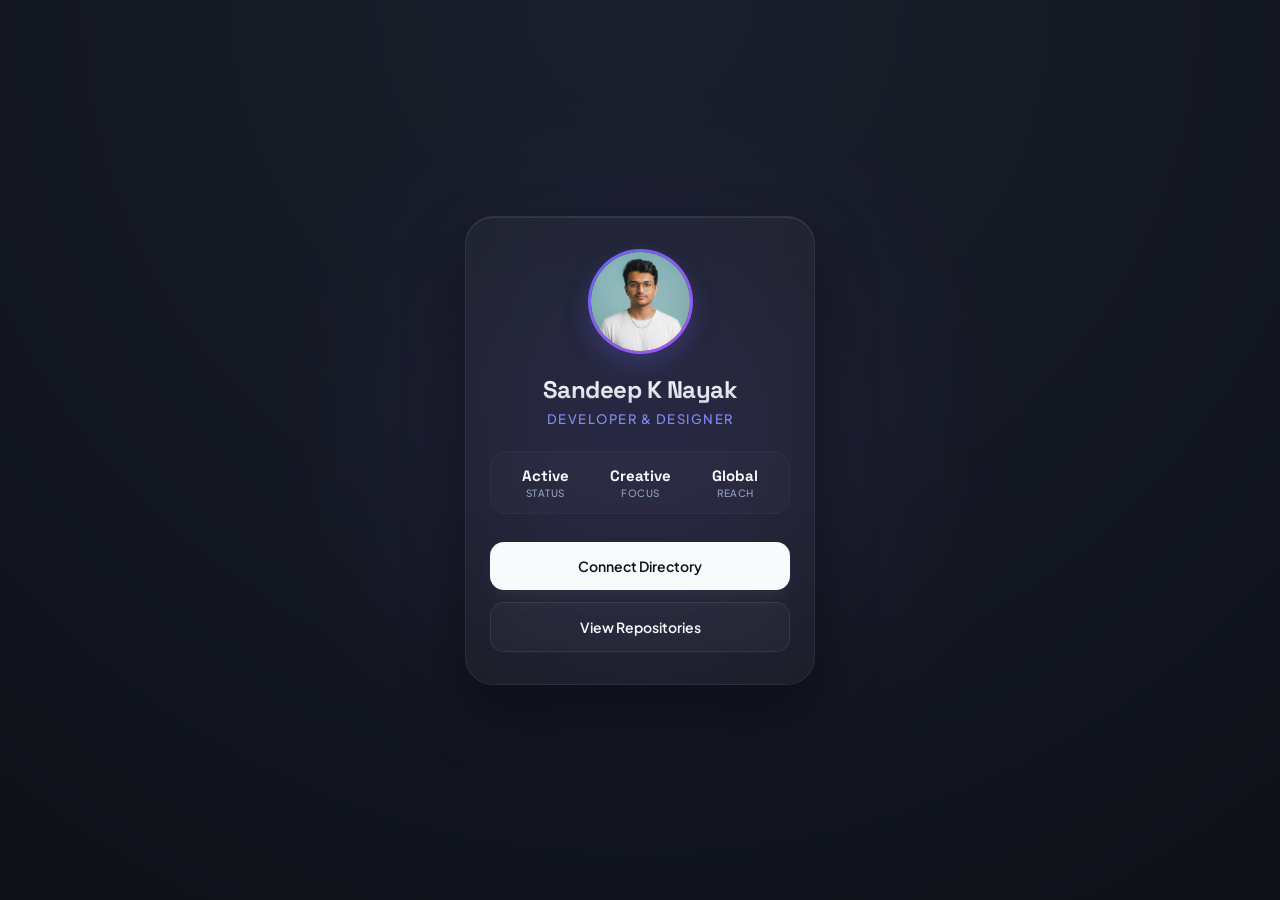
==== commit a3692ec7: "Update index.html" ====
--- a/index.html
+++ b/index.html
@@ -3,499 +3,247 @@
 <head>
     <meta charset="UTF-8">
     <meta name="viewport" content="width=device-width, initial-scale=1.0">
-    <title>Sandeep K Nayak — Obsidian Edition ID</title>
+    <title>Sandeep K Nayak — Portfolio Card</title>
     
     <link rel="preconnect" href="https://fonts.googleapis.com">
     <link rel="preconnect" href="https://fonts.gstatic.com" crossorigin>
-    <link href="https://fonts.googleapis.com/css2?family=Space+Mono:ital,wght@0,400;0,700;1,400;1,700&family=Syne:wght@700;800&display=swap" rel="stylesheet">
+    <link href="https://fonts.googleapis.com/css2?family=Plus+Jakarta+Sans:wght@300;400;500;700;800&family=Space+Grotesk:wght@500;700&display=swap" rel="stylesheet">
 
     <style>
         :root {
-            --accent-gold: #dcae5b;
-            --accent-glow: rgba(220, 174, 91, 0.15);
-            --dark-base: #0a0d10;
-            --light-base: #f7f9fb;
-            --border-alpha: rgba(255, 255, 255, 0.08);
+            --bg-gradient: radial-gradient(circle at 50% 0%, #1a1f2c 0%, #0e1118 100%);
+            --accent-glow: linear-gradient(135deg, #6366f1 0%, #a855f7 100%);
+            --glass-bg: rgba(255, 255, 255, 0.03);
+            --glass-border: rgba(255, 255, 255, 0.07);
+            --text-primary: #f8fafc;
+            --text-secondary: #94a3b8;
         }
 
         * {
             box-sizing: border-box;
             margin: 0;
             padding: 0;
-            user-select: none;
         }
 
         body {
-            background: #06080a;
+            background: var(--bg-gradient);
+            color: var(--text-primary);
+            font-family: 'Plus Jakarta Sans', sans-serif;
+            min-height: 100vh;
             display: flex;
             justify-content: center;
             align-items: center;
-            min-height: 100vh;
-            font-family: -apple-system, BlinkMacSystemFont, "Segoe UI", Roboto, sans-serif; 
-            overflow: hidden;
-            perspective: 2000px;
-        }
-
-        body::before {
-            content: '';
-            position: absolute;
-            width: 200%;
-            height: 200%;
-            top: -50%;
-            left: -50%;
-            background-image: 
-                linear-gradient(rgba(255,255,255,0.01) 1px, transparent 1px),
-                linear-gradient(90deg, rgba(255,255,255,0.01) 1px, transparent 1px);
-            background-size: 40px 40px;
-            transform: rotateX(60deg) translateZ(-200px);
-            opacity: 0.6;
-            pointer-events: none;
-        }
-
-        .scene-container {
-            display: flex;
-            flex-direction: column;
-            align-items: center;
-            gap: 20px;
-            position: relative;
-            z-index: 2;
-        }
-
-        .instruction-bar {
-            display: flex;
-            align-items: center;
-            gap: 12px;
-            color: rgba(255, 255, 255, 0.3);
-            font-family: 'Space Mono', monospace;
-            font-size: 10px;
-            letter-spacing: 4px;
-            text-transform: uppercase;
-        }
-
-        .pulse-dot {
-            width: 6px;
-            height: 6px;
-            background: #10b981;
-            border-radius: 50%;
-            box-shadow: 0 0 8px #10b981;
-            animation: beacon 1.8s infinite ease-in-out;
-        }
-
-        .card-perspective-wrapper {
-            width: 340px;
-            height: 540px;
-            transform-style: preserve-3d;
-            transition: transform 0.6s cubic-bezier(0.25, 1, 0.5, 1);
-            cursor: pointer;
-        }
-
-        .card-perspective-wrapper.is-flipped {
-            transform: rotateY(180deg) !important;
-        }
-
-        .card-face {
-            position: absolute;
-            width: 100%;
-            height: 100%;
-            backface-visibility: hidden;
-            -webkit-backface-visibility: hidden;
-            border-radius: 20px;
-            padding: 32px;
-            display: flex;
-            flex-direction: column;
-            border: 1px solid rgba(255, 255, 255, 0.05);
-            box-shadow: 0 40px 80px rgba(0, 0, 0, 0.7);
-            overflow: hidden;
-        }
-
-        .glare-overlay {
-            position: absolute;
-            top: 0; left: 0; right: 0; bottom: 0;
-            background: radial-gradient(circle at 50% 50%, rgba(255,255,255,0.1) 0%, transparent 80%);
-            pointer-events: none;
-            z-index: 5;
-            mix-blend-mode: overlay;
-            opacity: 0;
-            transition: opacity 0.4s ease;
-        }
-
-        .card-perspective-wrapper:hover .glare-overlay {
-            opacity: 1;
-        }
-
-        .smart-chip {
-            width: 48px;
-            height: 36px;
-            background: linear-gradient(135deg, #1f242e 0%, #0d1013 100%);
-            border: 1px solid rgba(255, 255, 255, 0.1);
-            border-radius: 6px;
-            margin-bottom: 24px;
-            position: relative;
-            box-shadow: inset 0 1px 3px rgba(255,255,255,0.05);
-        }
-        .smart-chip::after {
-            content: '';
-            position: absolute;
-            top: 15%; left: 15%; width: 70%; height: 70%;
-            border: 1px solid rgba(220, 174, 91, 0.2);
-            border-radius: 3px;
-        }
-
-        .card-front {
-            background: linear-gradient(160deg, #13171c 0%, #080a0d 100%);
-            color: var(--light-base);
-        }
-
-        .watermark-matrix {
-            position: absolute;
-            right: -30px;
-            bottom: -10px;
-            font-family: 'Syne', sans-serif;
-            font-size: 290px;
-            font-weight: 800;
-            color: rgba(255, 255, 255, 0.015);
-            line-height: 0.7;
-            pointer-events: none;
-        }
-
-        .front-header {
-            display: flex;
-            justify-content: space-between;
-            align-items: flex-start;
-            border-bottom: 1px solid rgba(255,255,255,0.04);
-            padding-bottom: 14px;
-        }
-
-        .core-spec h4 {
-            font-family: 'Space Mono', monospace;
-            font-size: 12px;
-            font-weight: 700;
-            letter-spacing: 1px;
-            color: #fff;
-        }
-
-        .core-spec p {
-            font-family: 'Space Mono', monospace;
-            font-size: 8px;
-            color: rgba(255,255,255,0.4);
-            margin-top: 3px;
-            letter-spacing: 2px;
-            text-transform: uppercase;
-        }
-
-        .terminal-pill {
-            background: rgba(220, 174, 91, 0.08);
-            border: 1px solid rgba(220, 174, 91, 0.3);
-            color: var(--accent-gold);
-            font-family: 'Space Mono', monospace;
-            font-size: 8px;
-            font-weight: 700;
-            padding: 3px 8px;
-            border-radius: 4px;
-            letter-spacing: 1.5px;
-        }
-
-        .portrait-viewport {
-            width: 100%;
-            height: 270px;
-            margin-top: 24px;
-            border-radius: 12px;
+            padding: 20px;
             overflow: hidden;
             position: relative;
-            background: #101419;
-            border: 1px solid rgba(255,255,255,0.03);
-        }
-
-        .portrait-img {
+        }
+
+        /* MODERN FEATURE 1: Smooth, moving ambient glass orbs in background */
+        .ambient-orb {
+            position: absolute;
+            width: 400px;
+            height: 400px;
+            border-radius: 50%;
+            background: var(--accent-glow);
+            filter: blur(120px);
+            opacity: 0.15;
+            z-index: 1;
+            animation: drift 12s ease-in-out infinite alternate;
+        }
+        
+        @keyframes drift {
+            0% { transform: translate(-10%, -20%) scale(1); }
+            100% { transform: translate(10%, 10%) scale(1.1); }
+        }
+
+        /* MODERN FEATURE 2: Fluid Card Reveal Animation */
+        .premium-card {
+            width: 100%;
+            max-width: 350px;
+            background: var(--glass-bg);
+            border: 1px solid var(--glass-border);
+            border-radius: 28px;
+            padding: 32px 24px;
+            backdrop-filter: blur(20px);
+            -webkit-backdrop-filter: blur(20px);
+            box-shadow: 0 30px 60px rgba(0, 0, 0, 0.4), inset 0 1px 0 rgba(255, 255, 255, 0.1);
+            z-index: 2;
+            text-align: center;
+            position: relative;
+            animation: cardEntrance 0.8s cubic-bezier(0.16, 1, 0.3, 1) both;
+        }
+
+        @keyframes cardEntrance {
+            0% { opacity: 0; transform: translateY(30px) scale(0.96); }
+            100% { opacity: 1; transform: translateY(0) scale(1); }
+        }
+
+        /* Smooth image circle with a modern premium offset gradient frame */
+        .avatar-container {
+            width: 105px;
+            height: 105px;
+            margin: 0 auto 20px;
+            position: relative;
+        }
+
+        .avatar-frame {
             width: 100%;
             height: 100%;
+            border-radius: 50%;
+            background: var(--accent-glow);
+            padding: 3px;
+            box-shadow: 0 10px 25px rgba(99, 102, 241, 0.25);
+            transition: transform 0.5s cubic-bezier(0.16, 1, 0.3, 1);
+        }
+
+        .avatar-image {
+            width: 100%;
+            height: 100%;
+            border-radius: 50%;
             object-fit: cover;
-            object-position: center 20%;
-            filter: grayscale(100%) contrast(110%) brightness(95%);
-            mix-blend-mode: luminosity;
-            transition: all 0.5s cubic-bezier(0.25, 1, 0.5, 1);
-        }
-
-        .card-perspective-wrapper:hover .portrait-img {
-            filter: grayscale(40%) contrast(100%) brightness(100%);
-            scale: 1.03;
-        }
-
-        .portrait-viewport::after {
-            content: '';
-            position: absolute;
-            top: 0; left: 0; right: 0; height: 2px;
-            background: linear-gradient(90deg, transparent, var(--accent-gold), transparent);
-            animation: scan 4s infinite linear;
-            opacity: 0.4;
-        }
-
-        .front-footer {
-            margin-top: auto;
-        }
-
-        .mono-quote {
-            font-family: 'Space Mono', monospace;
-            color: rgba(255,255,255,0.3);
+            background: #131722;
+            display: block;
+        }
+
+        /* UX INTERACTION: Micro-rotation on avatar frame when card is hovered */
+        .premium-card:hover .avatar-frame {
+            transform: scale(1.04) rotate(5deg);
+        }
+
+        .profile-name {
+            font-family: 'Space Grotesk', sans-serif;
+            font-size: 24px;
+            font-weight: 700;
+            letter-spacing: -0.5px;
+            margin-bottom: 6px;
+            background: linear-gradient(180deg, #ffffff 0%, #cbd5e1 100%);
+            -webkit-background-clip: text;
+            -webkit-text-fill-color: transparent;
+        }
+
+        .profile-title {
+            font-size: 13px;
+            font-weight: 500;
+            color: #818cf8;
+            text-transform: uppercase;
+            letter-spacing: 1.5px;
+            margin-bottom: 24px;
+        }
+
+        /* MODERN FEATURE 3: Balanced, scannable minimalist metrics block */
+        .stats-row {
+            display: flex;
+            justify-content: space-around;
+            background: rgba(255, 255, 255, 0.02);
+            border: 1px solid rgba(255, 255, 255, 0.03);
+            border-radius: 16px;
+            padding: 14px 10px;
+            margin-bottom: 28px;
+        }
+
+        .stat-item {
+            display: flex;
+            flex-direction: column;
+            gap: 2px;
+        }
+
+        .stat-val {
+            font-family: 'Space Grotesk', sans-serif;
+            font-size: 15px;
+            font-weight: 700;
+            color: var(--text-primary);
+        }
+
+        .stat-lbl {
             font-size: 10px;
-            margin-bottom: 4px;
-        }
-
-        .headline-heavy {
-            font-family: 'Syne', sans-serif;
-            font-size: 18px;
-            font-weight: 800;
-            line-height: 1.2;
-            letter-spacing: -0.5px;
+            font-weight: 500;
+            color: var(--text-secondary);
             text-transform: uppercase;
-        }
-        .headline-heavy span {
-            color: var(--accent-gold);
-            text-shadow: 0 0 15px var(--accent-glow);
-        }
-
-        .card-back {
-            background: #0b0e11;
-            color: #e2e8f0;
-            transform: rotateY(180deg);
-            font-family: 'Space Mono', monospace; 
-        }
-
-        .back-system-header {
-            display: flex;
-            justify-content: space-between;
+            letter-spacing: 0.5px;
+        }
+
+        /* MODERN FEATURE 4: Liquid Glass Action Buttons */
+        .action-container {
+            display: flex;
+            flex-direction: column;
+            gap: 12px;
+        }
+
+        .btn {
+            width: 100%;
+            padding: 15px 20px;
+            border-radius: 14px;
+            font-size: 14px;
+            font-weight: 600;
+            text-decoration: none;
+            display: inline-flex;
             align-items: center;
-            margin-bottom: 24px;
-        }
-
-        .sys-logo {
-            font-size: 13px;
-            letter-spacing: 1px;
-            color: var(--accent-gold);
-            font-weight: 700;
-        }
-
-        .sec-clearance {
-            font-size: 8px;
-            color: #10b981;
-            background: rgba(16, 185, 129, 0.05);
-            border: 1px solid rgba(16, 185, 129, 0.2);
-            padding: 2px 6px;
-            border-radius: 4px;
-        }
-
-        .data-grid {
-            display: grid;
-            grid-template-columns: 1fr 1fr;
-            gap: 20px 16px;
-            margin-bottom: 28px;
-        }
-
-        .grid-node .meta-label {
-            display: block;
-            font-size: 8px;
-            color: rgba(255,255,255,0.25);
-            margin-bottom: 4px;
-            text-transform: uppercase;
-            letter-spacing: 1px;
-        }
-
-        .grid-node .meta-value {
-            font-size: 10px;
-            color: #94a3b8;
-            line-height: 1.4;
-        }
-
-        .interstitial-rule {
-            border: none;
-            height: 1px;
-            background: linear-gradient(90deg, rgba(220,174,91,0.2), rgba(255,255,255,0.02) 80%);
-            margin-bottom: 24px;
-        }
-
-        .identity-cluster .alias {
-            font-size: 10px;
-            color: var(--accent-gold);
-            letter-spacing: 0.5px;
-        }
-
-        .identity-cluster h2 {
-            font-family: 'Syne', sans-serif;
-            font-size: 22px;
-            font-weight: 800;
-            color: #fff;
-            margin-top: 2px;
-            letter-spacing: -0.5px;
-        }
-
-        .back-footer-matrix {
-            margin-top: auto;
-            display: flex;
-            align-items: flex-end;
-            gap: 20px;
-        }
-
-        .qr-containment {
-            background: #fff;
-            padding: 8px;
-            border-radius: 10px;
-            box-shadow: 0 15px 30px rgba(0,0,0,0.5);
-            flex-shrink: 0;
-        }
-
-        .qr-containment img {
-            width: 72px;
-            height: 72px;
-            display: block;
-            mix-blend-mode: multiply;
-        }
-
-        .telemetry-block {
-            flex-grow: 1;
-        }
-
-        .telemetry-block p {
-            font-size: 8px;
-            color: rgba(255,255,255,0.3);
-            line-height: 1.5;
-        }
-
-        .architecture-sig {
-            font-size: 8px;
-            color: rgba(255,255,255,0.15);
-            margin-top: 8px;
-            border-top: 1px solid rgba(255,255,255,0.03);
-            padding-top: 6px;
-        }
-
-        @keyframes beacon {
-            0%, 100% { opacity: 0.4; transform: scale(1); }
-            50% { opacity: 1; transform: scale(1.15); box-shadow: 0 0 12px #10b981; }
-        }
-
-        @keyframes scan {
-            0% { top: 0%; }
-            50% { top: 100%; }
-            100% { top: 0%; }
+            justify-content: center;
+            transition: all 0.25s cubic-bezier(0.16, 1, 0.3, 1);
+        }
+
+        .btn-primary {
+            background: var(--text-primary);
+            color: #0e1118;
+            box-shadow: 0 10px 20px rgba(255, 255, 255, 0.05);
+        }
+
+        .btn-primary:hover {
+            transform: translateY(-2px);
+            box-shadow: 0 12px 24px rgba(255, 255, 255, 0.12);
+            background: #ffffff;
+        }
+
+        .btn-secondary {
+            background: rgba(255, 255, 255, 0.03);
+            border: 1px solid var(--glass-border);
+            color: var(--text-primary);
+        }
+
+        .btn-secondary:hover {
+            background: rgba(255, 255, 255, 0.07);
+            border-color: rgba(255, 255, 255, 0.15);
+            transform: translateY(-2px);
         }
     </style>
 </head>
 <body>
 
-    <div class="scene-container">
-        <div class="instruction-bar">
-            <div class="pulse-dot"></div>
-            <span>Interact To Scan // Flip Token</span>
+    <!-- Ambient glowing light source behind the architecture -->
+    <div class="ambient-orb"></div>
+
+    <div class="premium-card">
+        <div class="avatar-container">
+            <div class="avatar-frame">
+                <img src="profile.jpeg.jpeg" alt="Sandeep K Nayak" class="avatar-image">
+            </div>
         </div>
-        
-        <div class="card-perspective-wrapper" id="primeToken">
-            
-            <!-- FRONT FACE -->
-            <div class="card-face card-front">
-                <div class="glare-overlay" id="glareFront"></div>
-                <div class="watermark-matrix">DS</div>
-                <div class="smart-chip"></div>
-                <div class="front-header">
-                    <div class="core-spec">
-                        <h4>INF. SCIENCE / DEV</h4>
-                        <p>Matrix Core Node</p>
-                    </div>
-                    <div class="terminal-pill">SYS.ENG // 2026</div>
-                </div>
-                <div class="portrait-viewport">
-                    <!-- FIXED: Matches your exact double file extension on GitHub -->
-                    <img src="profile.jpeg.jpeg" alt="Sandeep K Nayak" class="portrait-img">
-                </div>
-                <div class="front-footer">
-                    <p class="mono-quote">// Executing: "Make it happen."</p>
-                    <h2 class="headline-heavy">Designing the future,<br><span>one pixel at a time.</span></h2>
-                </div>
-            </div>
-            
-            <!-- BACK FACE -->
-            <div class="card-face card-back">
-                <div class="glare-overlay" id="glareBack"></div>
-                <div class="smart-chip"></div>
-                <div class="back-system-header">
-                    <div class="sys-logo">◈ SYSTEM_NEXUS ◈</div>
-                    <div class="sec-clearance">CLEARANCE: LEVEL A</div>
-                </div>
-                <div class="data-grid">
-                    <div class="grid-node">
-                        <span class="meta-label">Client GeoIP</span>
-                        <div class="meta-value" id="telemetryCoordinates">12.9716° N<br>77.5946° E</div>
-                    </div>
-                    <div class="grid-node">
-                        <span class="meta-label">Network Link</span>
-                        <div class="meta-value">HUB_ROUTER<br>MULTIPORT</div>
-                    </div>
-                </div>
-                <hr class="interstitial-rule">
-                <div class="identity-cluster">
-                    <span class="alias">@sandykn78-create</span>
-                    <h2>SANDEEP K NAYAK</h2>
-                </div>
-                <div class="back-footer-matrix">
-                    <div class="qr-containment">
-                        <!-- FIXED: Swapped broken code reference to use your live links hub address directly -->
-                        <img src="https://api.qrserver.com/v1/create-qr-code/?size=150x150&data=https://sandykn78-create.github.io/digital-card-maker/links.html" alt="Secure Profile Routing Key Matrix">
-                    </div>
-                    <div class="system-meta telemetry-block">
-                        <span class="meta-label" style="margin-bottom: 2px;">Identity Token</span>
-                        <p style="color:#fff; font-weight: bold;">MULTILINK_NODE</p>
-                        <div class="architecture-sig">■ Cryptographic Identity Component</div>
-                    </div>
-                </div>
-            </div>
-
+
+        <h1 class="profile-name">Sandeep K Nayak</h1>
+        <div class="profile-title">Developer & Designer</div>
+
+        <!-- Clean, Modern UI Metrics Feature Block -->
+        <div class="stats-row">
+            <div class="stat-item">
+                <span class="stat-val">Active</span>
+                <span class="stat-lbl">Status</span>
+            </div>
+            <div class="stat-item">
+                <span class="stat-val">Creative</span>
+                <span class="stat-lbl">Focus</span>
+            </div>
+            <div class="stat-item">
+                <span class="stat-val">Global</span>
+                <span class="stat-lbl">Reach</span>
+            </div>
+        </div>
+
+        <!-- Sleek High-UX Action Elements -->
+        <div class="action-container">
+            <a href="links.html" class="btn btn-primary">Connect Directory</a>
+            <a href="https://github.com/sandykn78-create" target="_blank" class="btn btn-secondary">View Repositories</a>
         </div>
     </div>
 
-    <script>
-        var cardWrapper = document.getElementById('primeToken');
-        var glareFront = document.getElementById('glareFront');
-        var glareBack = document.getElementById('glareBack');
-
-        cardWrapper.addEventListener('click', function() {
-            cardWrapper.classList.toggle('is-flipped');
-            if(cardWrapper.classList.contains('is-flipped')) {
-                cardWrapper.style.transform = 'rotateY(180deg)';
-            } else {
-                cardWrapper.style.transform = 'rotateX(0deg) rotateY(0deg)';
-            }
-        });
-
-        cardWrapper.parentElement.addEventListener('mousemove', function(e) {
-            if(cardWrapper.classList.contains('is-flipped')) return;
-
-            var trackingBox = cardWrapper.getBoundingClientRect();
-            var mouseX = e.clientX - trackingBox.left - (trackingBox.width / 2);
-            var mouseY = e.clientY - trackingBox.top - (trackingBox.height / 2);
-            
-            var degreeX = -mouseY / 10;
-            var degreeY = mouseX / 10;
-            
-            cardWrapper.style.transform = 'rotateX(' + degreeX + 'deg) rotateY(' + degreeY + 'deg)';
-
-            var glarePercentageX = ((e.clientX - trackingBox.left) / trackingBox.width) * 100;
-            var glarePercentageY = ((e.clientY - trackingBox.top) / trackingBox.height) * 100;
-            
-            glareFront.style.background = 'radial-gradient(circle at ' + glarePercentageX + '% ' + glarePercentageY + '%, rgba(255,255,255,0.15) 0%, transparent 75%)';
-        });
-
-        cardWrapper.parentElement.addEventListener('mouseleave', function() {
-            if(!cardWrapper.classList.contains('is-flipped')) {
-                cardWrapper.style.transform = 'rotateX(0deg) rotateY(0deg)';
-            }
-        });
-
-        if (navigator.geolocation) {
-            navigator.geolocation.getCurrentPosition(function(position) {
-                var lat = position.coords.latitude.toFixed(4);
-                var lon = position.coords.longitude.toFixed(4);
-                document.getElementById('telemetryCoordinates').innerHTML = lat + '° N<br>' + lon + '° E';
-            }, function() {});
-        }
-    </script>
 </body>
 </html>
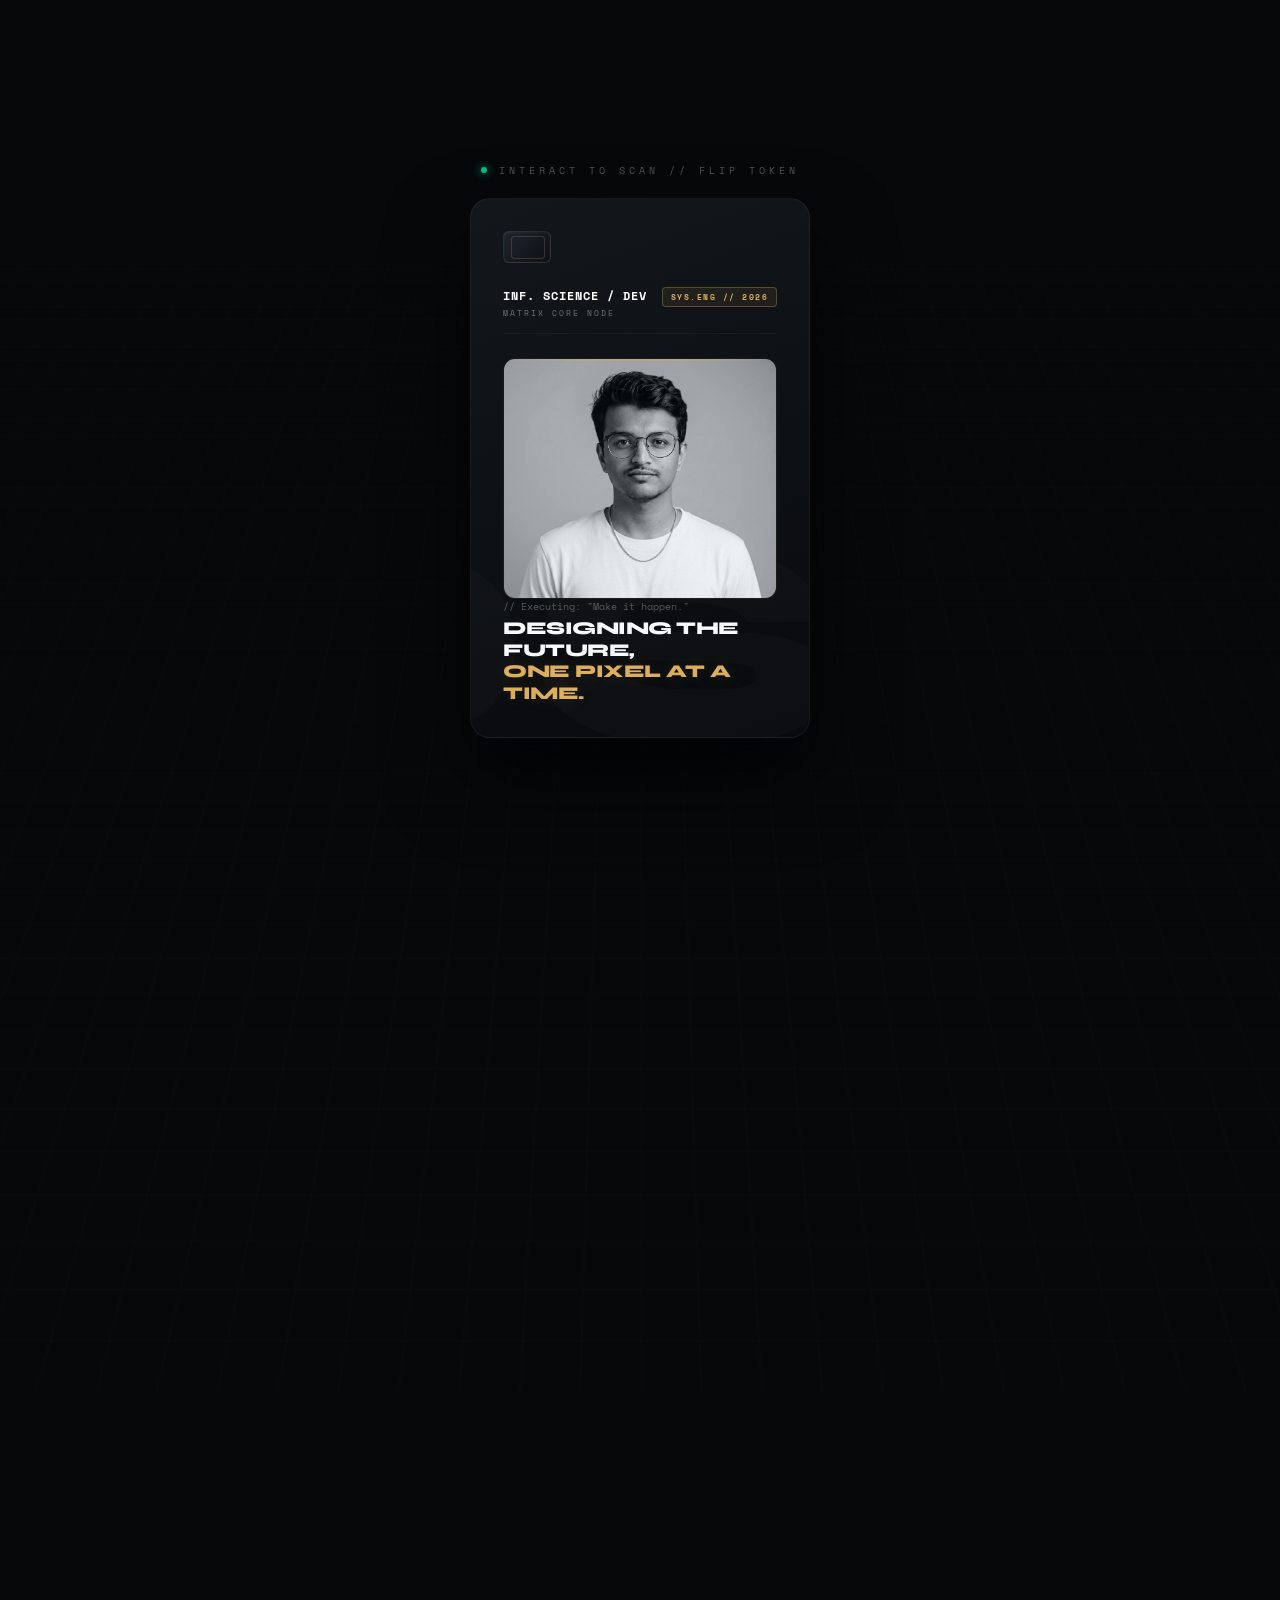
==== commit f6280b85: "Update index.html" ====
--- a/index.html
+++ b/index.html
@@ -3,247 +3,499 @@
 <head>
     <meta charset="UTF-8">
     <meta name="viewport" content="width=device-width, initial-scale=1.0">
-    <title>Sandeep K Nayak — Portfolio Card</title>
+    <title>Sandeep K Nayak — Obsidian Edition ID</title>
     
     <link rel="preconnect" href="https://fonts.googleapis.com">
     <link rel="preconnect" href="https://fonts.gstatic.com" crossorigin>
-    <link href="https://fonts.googleapis.com/css2?family=Plus+Jakarta+Sans:wght@300;400;500;700;800&family=Space+Grotesk:wght@500;700&display=swap" rel="stylesheet">
+    <link href="https://fonts.googleapis.com/css2?family=Space+Mono:ital,wght@0,400;0,700;1,400;1,700&family=Syne:wght@700;800&display=swap" rel="stylesheet">
 
     <style>
         :root {
-            --bg-gradient: radial-gradient(circle at 50% 0%, #1a1f2c 0%, #0e1118 100%);
-            --accent-glow: linear-gradient(135deg, #6366f1 0%, #a855f7 100%);
-            --glass-bg: rgba(255, 255, 255, 0.03);
-            --glass-border: rgba(255, 255, 255, 0.07);
-            --text-primary: #f8fafc;
-            --text-secondary: #94a3b8;
+            --accent-gold: #dcae5b;
+            --accent-glow: rgba(220, 174, 91, 0.15);
+            --dark-base: #0a0d10;
+            --light-base: #f7f9fb;
+            --border-alpha: rgba(255, 255, 255, 0.08);
         }
 
         * {
             box-sizing: border-box;
             margin: 0;
             padding: 0;
+            user-select: none;
         }
 
         body {
-            background: var(--bg-gradient);
-            color: var(--text-primary);
-            font-family: 'Plus Jakarta Sans', sans-serif;
-            min-height: 100vh;
+            background: #06080a;
             display: flex;
             justify-content: center;
             align-items: center;
-            padding: 20px;
+            min-height: 100vh;
+            font-family: -apple-system, BlinkMacSystemFont, "Segoe UI", Roboto, sans-serif; 
+            overflow: hidden;
+            perspective: 2000px;
+        }
+
+        body::before {
+            content: '';
+            position: absolute;
+            width: 200%;
+            height: 200%;
+            top: -50%;
+            left: -50%;
+            background-image: 
+                linear-gradient(rgba(255,255,255,0.01) 1px, transparent 1px),
+                linear-gradient(90deg, rgba(255,255,255,0.01) 1px, transparent 1px);
+            background-size: 40px 40px;
+            transform: rotateX(60deg) translateZ(-200px);
+            opacity: 0.6;
+            pointer-events: none;
+        }
+
+        .scene-container {
+            display: flex;
+            flex-direction: column;
+            align-items: center;
+            gap: 20px;
+            position: relative;
+            z-index: 2;
+        }
+
+        .instruction-bar {
+            display: flex;
+            align-items: center;
+            gap: 12px;
+            color: rgba(255, 255, 255, 0.3);
+            font-family: 'Space Mono', monospace;
+            font-size: 10px;
+            letter-spacing: 4px;
+            text-transform: uppercase;
+        }
+
+        .pulse-dot {
+            width: 6px;
+            height: 6px;
+            background: #10b981;
+            border-radius: 50%;
+            box-shadow: 0 0 8px #10b981;
+            animation: beacon 1.8s infinite ease-in-out;
+        }
+
+        .card-perspective-wrapper {
+            width: 340px;
+            height: 540px;
+            transform-style: preserve-3d;
+            transition: transform 0.6s cubic-bezier(0.25, 1, 0.5, 1);
+            cursor: pointer;
+        }
+
+        .card-perspective-wrapper.is-flipped {
+            transform: rotateY(180deg) !important;
+        }
+
+        .card-face {
+            position: absolute;
+            width: 100%;
+            height: 100%;
+            backface-visibility: hidden;
+            -webkit-backface-visibility: hidden;
+            border-radius: 20px;
+            padding: 32px;
+            display: flex;
+            flex-direction: column;
+            border: 1px solid rgba(255, 255, 255, 0.05);
+            box-shadow: 0 40px 80px rgba(0, 0, 0, 0.7);
+            overflow: hidden;
+        }
+
+        .glare-overlay {
+            position: absolute;
+            top: 0; left: 0; right: 0; bottom: 0;
+            background: radial-gradient(circle at 50% 50%, rgba(255,255,255,0.1) 0%, transparent 80%);
+            pointer-events: none;
+            z-index: 5;
+            mix-blend-mode: overlay;
+            opacity: 0;
+            transition: opacity 0.4s ease;
+        }
+
+        .card-perspective-wrapper:hover .glare-overlay {
+            opacity: 1;
+        }
+
+        .smart-chip {
+            width: 48px;
+            height: 36px;
+            background: linear-gradient(135deg, #1f242e 0%, #0d1013 100%);
+            border: 1px solid rgba(255, 255, 255, 0.1);
+            border-radius: 6px;
+            margin-bottom: 24px;
+            position: relative;
+            box-shadow: inset 0 1px 3px rgba(255,255,255,0.05);
+        }
+        .smart-chip::after {
+            content: '';
+            position: absolute;
+            top: 15%; left: 15%; width: 70%; height: 70%;
+            border: 1px solid rgba(220, 174, 91, 0.2);
+            border-radius: 3px;
+        }
+
+        .card-front {
+            background: linear-gradient(160deg, #13171c 0%, #080a0d 100%);
+            color: var(--light-base);
+        }
+
+        .watermark-matrix {
+            position: absolute;
+            right: -30px;
+            bottom: -10px;
+            font-family: 'Syne', sans-serif;
+            font-size: 290px;
+            font-weight: 800;
+            color: rgba(255, 255, 255, 0.015);
+            line-height: 0.7;
+            pointer-events: none;
+        }
+
+        .front-header {
+            display: flex;
+            justify-content: space-between;
+            align-items: flex-start;
+            border-bottom: 1px solid rgba(255,255,255,0.04);
+            padding-bottom: 14px;
+        }
+
+        .core-spec h4 {
+            font-family: 'Space Mono', monospace;
+            font-size: 12px;
+            font-weight: 700;
+            letter-spacing: 1px;
+            color: #fff;
+        }
+
+        .core-spec p {
+            font-family: 'Space Mono', monospace;
+            font-size: 8px;
+            color: rgba(255,255,255,0.4);
+            margin-top: 3px;
+            letter-spacing: 2px;
+            text-transform: uppercase;
+        }
+
+        .terminal-pill {
+            background: rgba(220, 174, 91, 0.08);
+            border: 1px solid rgba(220, 174, 91, 0.3);
+            color: var(--accent-gold);
+            font-family: 'Space Mono', monospace;
+            font-size: 8px;
+            font-weight: 700;
+            padding: 3px 8px;
+            border-radius: 4px;
+            letter-spacing: 1.5px;
+        }
+
+        .portrait-viewport {
+            width: 100%;
+            height: 270px;
+            margin-top: 24px;
+            border-radius: 12px;
             overflow: hidden;
             position: relative;
-        }
-
-        /* MODERN FEATURE 1: Smooth, moving ambient glass orbs in background */
-        .ambient-orb {
-            position: absolute;
-            width: 400px;
-            height: 400px;
-            border-radius: 50%;
-            background: var(--accent-glow);
-            filter: blur(120px);
-            opacity: 0.15;
-            z-index: 1;
-            animation: drift 12s ease-in-out infinite alternate;
-        }
-        
-        @keyframes drift {
-            0% { transform: translate(-10%, -20%) scale(1); }
-            100% { transform: translate(10%, 10%) scale(1.1); }
-        }
-
-        /* MODERN FEATURE 2: Fluid Card Reveal Animation */
-        .premium-card {
-            width: 100%;
-            max-width: 350px;
-            background: var(--glass-bg);
-            border: 1px solid var(--glass-border);
-            border-radius: 28px;
-            padding: 32px 24px;
-            backdrop-filter: blur(20px);
-            -webkit-backdrop-filter: blur(20px);
-            box-shadow: 0 30px 60px rgba(0, 0, 0, 0.4), inset 0 1px 0 rgba(255, 255, 255, 0.1);
-            z-index: 2;
-            text-align: center;
-            position: relative;
-            animation: cardEntrance 0.8s cubic-bezier(0.16, 1, 0.3, 1) both;
-        }
-
-        @keyframes cardEntrance {
-            0% { opacity: 0; transform: translateY(30px) scale(0.96); }
-            100% { opacity: 1; transform: translateY(0) scale(1); }
-        }
-
-        /* Smooth image circle with a modern premium offset gradient frame */
-        .avatar-container {
-            width: 105px;
-            height: 105px;
-            margin: 0 auto 20px;
-            position: relative;
-        }
-
-        .avatar-frame {
+            background: #101419;
+            border: 1px solid rgba(255,255,255,0.03);
+        }
+
+        .portrait-img {
             width: 100%;
             height: 100%;
-            border-radius: 50%;
-            background: var(--accent-glow);
-            padding: 3px;
-            box-shadow: 0 10px 25px rgba(99, 102, 241, 0.25);
-            transition: transform 0.5s cubic-bezier(0.16, 1, 0.3, 1);
-        }
-
-        .avatar-image {
-            width: 100%;
-            height: 100%;
-            border-radius: 50%;
             object-fit: cover;
-            background: #131722;
+            object-position: center 20%;
+            filter: grayscale(100%) contrast(110%) brightness(95%);
+            mix-blend-mode: luminosity;
+            transition: all 0.5s cubic-bezier(0.25, 1, 0.5, 1);
+        }
+
+        .card-perspective-wrapper:hover .portrait-img {
+            filter: grayscale(40%) contrast(100%) brightness(100%);
+            scale: 1.03;
+        }
+
+        .portrait-viewport::after {
+            content: '';
+            position: absolute;
+            top: 0; left: 0; right: 0; height: 2px;
+            background: linear-gradient(90deg, transparent, var(--accent-gold), transparent);
+            animation: scan 4s infinite linear;
+            opacity: 0.4;
+        }
+
+        .front-footer {
+            margin-top: auto;
+        }
+
+        .mono-quote {
+            font-family: 'Space Mono', monospace;
+            color: rgba(255,255,255,0.3);
+            font-size: 10px;
+            margin-bottom: 4px;
+        }
+
+        .headline-heavy {
+            font-family: 'Syne', sans-serif;
+            font-size: 18px;
+            font-weight: 800;
+            line-height: 1.2;
+            letter-spacing: -0.5px;
+            text-transform: uppercase;
+        }
+        .headline-heavy span {
+            color: var(--accent-gold);
+            text-shadow: 0 0 15px var(--accent-glow);
+        }
+
+        .card-back {
+            background: #0b0e11;
+            color: #e2e8f0;
+            transform: rotateY(180deg);
+            font-family: 'Space Mono', monospace; 
+        }
+
+        .back-system-header {
+            display: flex;
+            justify-content: space-between;
+            align-items: center;
+            margin-bottom: 24px;
+        }
+
+        .sys-logo {
+            font-size: 13px;
+            letter-spacing: 1px;
+            color: var(--accent-gold);
+            font-weight: 700;
+        }
+
+        .sec-clearance {
+            font-size: 8px;
+            color: #10b981;
+            background: rgba(16, 185, 129, 0.05);
+            border: 1px solid rgba(16, 185, 129, 0.2);
+            padding: 2px 6px;
+            border-radius: 4px;
+        }
+
+        .data-grid {
+            display: grid;
+            grid-template-columns: 1fr 1fr;
+            gap: 20px 16px;
+            margin-bottom: 28px;
+        }
+
+        .grid-node .meta-label {
             display: block;
-        }
-
-        /* UX INTERACTION: Micro-rotation on avatar frame when card is hovered */
-        .premium-card:hover .avatar-frame {
-            transform: scale(1.04) rotate(5deg);
-        }
-
-        .profile-name {
-            font-family: 'Space Grotesk', sans-serif;
-            font-size: 24px;
-            font-weight: 700;
+            font-size: 8px;
+            color: rgba(255,255,255,0.25);
+            margin-bottom: 4px;
+            text-transform: uppercase;
+            letter-spacing: 1px;
+        }
+
+        .grid-node .meta-value {
+            font-size: 10px;
+            color: #94a3b8;
+            line-height: 1.4;
+        }
+
+        .interstitial-rule {
+            border: none;
+            height: 1px;
+            background: linear-gradient(90deg, rgba(220,174,91,0.2), rgba(255,255,255,0.02) 80%);
+            margin-bottom: 24px;
+        }
+
+        .identity-cluster .alias {
+            font-size: 10px;
+            color: var(--accent-gold);
+            letter-spacing: 0.5px;
+        }
+
+        .identity-cluster h2 {
+            font-family: 'Syne', sans-serif;
+            font-size: 22px;
+            font-weight: 800;
+            color: #fff;
+            margin-top: 2px;
             letter-spacing: -0.5px;
-            margin-bottom: 6px;
-            background: linear-gradient(180deg, #ffffff 0%, #cbd5e1 100%);
-            -webkit-background-clip: text;
-            -webkit-text-fill-color: transparent;
-        }
-
-        .profile-title {
-            font-size: 13px;
-            font-weight: 500;
-            color: #818cf8;
-            text-transform: uppercase;
-            letter-spacing: 1.5px;
-            margin-bottom: 24px;
-        }
-
-        /* MODERN FEATURE 3: Balanced, scannable minimalist metrics block */
-        .stats-row {
-            display: flex;
-            justify-content: space-around;
-            background: rgba(255, 255, 255, 0.02);
-            border: 1px solid rgba(255, 255, 255, 0.03);
-            border-radius: 16px;
-            padding: 14px 10px;
-            margin-bottom: 28px;
-        }
-
-        .stat-item {
-            display: flex;
-            flex-direction: column;
-            gap: 2px;
-        }
-
-        .stat-val {
-            font-family: 'Space Grotesk', sans-serif;
-            font-size: 15px;
-            font-weight: 700;
-            color: var(--text-primary);
-        }
-
-        .stat-lbl {
-            font-size: 10px;
-            font-weight: 500;
-            color: var(--text-secondary);
-            text-transform: uppercase;
-            letter-spacing: 0.5px;
-        }
-
-        /* MODERN FEATURE 4: Liquid Glass Action Buttons */
-        .action-container {
-            display: flex;
-            flex-direction: column;
-            gap: 12px;
-        }
-
-        .btn {
-            width: 100%;
-            padding: 15px 20px;
-            border-radius: 14px;
-            font-size: 14px;
-            font-weight: 600;
-            text-decoration: none;
-            display: inline-flex;
-            align-items: center;
-            justify-content: center;
-            transition: all 0.25s cubic-bezier(0.16, 1, 0.3, 1);
-        }
-
-        .btn-primary {
-            background: var(--text-primary);
-            color: #0e1118;
-            box-shadow: 0 10px 20px rgba(255, 255, 255, 0.05);
-        }
-
-        .btn-primary:hover {
-            transform: translateY(-2px);
-            box-shadow: 0 12px 24px rgba(255, 255, 255, 0.12);
-            background: #ffffff;
-        }
-
-        .btn-secondary {
-            background: rgba(255, 255, 255, 0.03);
-            border: 1px solid var(--glass-border);
-            color: var(--text-primary);
-        }
-
-        .btn-secondary:hover {
-            background: rgba(255, 255, 255, 0.07);
-            border-color: rgba(255, 255, 255, 0.15);
-            transform: translateY(-2px);
+        }
+
+        .back-footer-matrix {
+            margin-top: auto;
+            display: flex;
+            align-items: flex-end;
+            gap: 20px;
+        }
+
+        .qr-containment {
+            background: #fff;
+            padding: 8px;
+            border-radius: 10px;
+            box-shadow: 0 15px 30px rgba(0,0,0,0.5);
+            flex-shrink: 0;
+        }
+
+        .qr-containment img {
+            width: 72px;
+            height: 72px;
+            display: block;
+            mix-blend-mode: multiply;
+        }
+
+        .telemetry-block {
+            flex-grow: 1;
+        }
+
+        .telemetry-block p {
+            font-size: 8px;
+            color: rgba(255,255,255,0.3);
+            line-height: 1.5;
+        }
+
+        .architecture-sig {
+            font-size: 8px;
+            color: rgba(255,255,255,0.15);
+            margin-top: 8px;
+            border-top: 1px solid rgba(255,255,255,0.03);
+            padding-top: 6px;
+        }
+
+        @keyframes beacon {
+            0%, 100% { opacity: 0.4; transform: scale(1); }
+            50% { opacity: 1; transform: scale(1.15); box-shadow: 0 0 12px #10b981; }
+        }
+
+        @keyframes scan {
+            0% { top: 0%; }
+            50% { top: 100%; }
+            100% { top: 0%; }
         }
     </style>
 </head>
 <body>
 
-    <!-- Ambient glowing light source behind the architecture -->
-    <div class="ambient-orb"></div>
-
-    <div class="premium-card">
-        <div class="avatar-container">
-            <div class="avatar-frame">
-                <img src="profile.jpeg.jpeg" alt="Sandeep K Nayak" class="avatar-image">
+    <div class="scene-container">
+        <div class="instruction-bar">
+            <div class="pulse-dot"></div>
+            <span>Interact To Scan // Flip Token</span>
+        </div>
+        
+        <div class="card-perspective-wrapper" id="primeToken">
+            
+            <!-- FRONT FACE -->
+            <div class="card-face card-front">
+                <div class="glare-overlay" id="glareFront"></div>
+                <div class="watermark-matrix">DS</div>
+                <div class="smart-chip"></div>
+                <div class="front-header">
+                    <div class="core-spec">
+                        <h4>INF. SCIENCE / DEV</h4>
+                        <p>Matrix Core Node</p>
+                    </div>
+                    <div class="terminal-pill">SYS.ENG // 2026</div>
+                </div>
+                <div class="portrait-viewport">
+                    <!-- FIXED: Matches your exact double file extension on GitHub -->
+                    <img src="profile.jpeg.jpeg" alt="Sandeep K Nayak" class="portrait-img">
+                </div>
+                <div class="front-footer">
+                    <p class="mono-quote">// Executing: "Make it happen."</p>
+                    <h2 class="headline-heavy">Designing the future,<br><span>one pixel at a time.</span></h2>
+                </div>
             </div>
-        </div>
-
-        <h1 class="profile-name">Sandeep K Nayak</h1>
-        <div class="profile-title">Developer & Designer</div>
-
-        <!-- Clean, Modern UI Metrics Feature Block -->
-        <div class="stats-row">
-            <div class="stat-item">
-                <span class="stat-val">Active</span>
-                <span class="stat-lbl">Status</span>
+            
+            <!-- BACK FACE -->
+            <div class="card-face card-back">
+                <div class="glare-overlay" id="glareBack"></div>
+                <div class="smart-chip"></div>
+                <div class="back-system-header">
+                    <div class="sys-logo">◈ SYSTEM_NEXUS ◈</div>
+                    <div class="sec-clearance">CLEARANCE: LEVEL A</div>
+                </div>
+                <div class="data-grid">
+                    <div class="grid-node">
+                        <span class="meta-label">Client GeoIP</span>
+                        <div class="meta-value" id="telemetryCoordinates">12.9716° N<br>77.5946° E</div>
+                    </div>
+                    <div class="grid-node">
+                        <span class="meta-label">Network Link</span>
+                        <div class="meta-value">HUB_ROUTER<br>MULTIPORT</div>
+                    </div>
+                </div>
+                <hr class="interstitial-rule">
+                <div class="identity-cluster">
+                    <span class="alias">@sandykn78-create</span>
+                    <h2>SANDEEP K NAYAK</h2>
+                </div>
+                <div class="back-footer-matrix">
+                    <div class="qr-containment">
+                        <!-- FIXED: Swapped broken code reference to use your live links hub address directly -->
+                        <img src="https://api.qrserver.com/v1/create-qr-code/?size=150x150&data=https://sandykn78-create.github.io/digital-card-maker/links.html" alt="Secure Profile Routing Key Matrix">
+                    </div>
+                    <div class="system-meta telemetry-block">
+                        <span class="meta-label" style="margin-bottom: 2px;">Identity Token</span>
+                        <p style="color:#fff; font-weight: bold;">MULTILINK_NODE</p>
+                        <div class="architecture-sig">■ Cryptographic Identity Component</div>
+                    </div>
+                </div>
             </div>
-            <div class="stat-item">
-                <span class="stat-val">Creative</span>
-                <span class="stat-lbl">Focus</span>
-            </div>
-            <div class="stat-item">
-                <span class="stat-val">Global</span>
-                <span class="stat-lbl">Reach</span>
-            </div>
-        </div>
-
-        <!-- Sleek High-UX Action Elements -->
-        <div class="action-container">
-            <a href="links.html" class="btn btn-primary">Connect Directory</a>
-            <a href="https://github.com/sandykn78-create" target="_blank" class="btn btn-secondary">View Repositories</a>
+
         </div>
     </div>
 
+    <script>
+        var cardWrapper = document.getElementById('primeToken');
+        var glareFront = document.getElementById('glareFront');
+        var glareBack = document.getElementById('glareBack');
+
+        cardWrapper.addEventListener('click', function() {
+            cardWrapper.classList.toggle('is-flipped');
+            if(cardWrapper.classList.contains('is-flipped')) {
+                cardWrapper.style.transform = 'rotateY(180deg)';
+            } else {
+                cardWrapper.style.transform = 'rotateX(0deg) rotateY(0deg)';
+            }
+        });
+
+        cardWrapper.parentElement.addEventListener('mousemove', function(e) {
+            if(cardWrapper.classList.contains('is-flipped')) return;
+
+            var trackingBox = cardWrapper.getBoundingClientRect();
+            var mouseX = e.clientX - trackingBox.left - (trackingBox.width / 2);
+            var mouseY = e.clientY - trackingBox.top - (trackingBox.height / 2);
+            
+            var degreeX = -mouseY / 10;
+            var degreeY = mouseX / 10;
+            
+            cardWrapper.style.transform = 'rotateX(' + degreeX + 'deg) rotateY(' + degreeY + 'deg)';
+
+            var glarePercentageX = ((e.clientX - trackingBox.left) / trackingBox.width) * 100;
+            var glarePercentageY = ((e.clientY - trackingBox.top) / trackingBox.height) * 100;
+            
+            glareFront.style.background = 'radial-gradient(circle at ' + glarePercentageX + '% ' + glarePercentageY + '%, rgba(255,255,255,0.15) 0%, transparent 75%)';
+        });
+
+        cardWrapper.parentElement.addEventListener('mouseleave', function() {
+            if(!cardWrapper.classList.contains('is-flipped')) {
+                cardWrapper.style.transform = 'rotateX(0deg) rotateY(0deg)';
+            }
+        });
+
+        if (navigator.geolocation) {
+            navigator.geolocation.getCurrentPosition(function(position) {
+                var lat = position.coords.latitude.toFixed(4);
+                var lon = position.coords.longitude.toFixed(4);
+                document.getElementById('telemetryCoordinates').innerHTML = lat + '° N<br>' + lon + '° E';
+            }, function() {});
+        }
+    </script>
 </body>
 </html>
